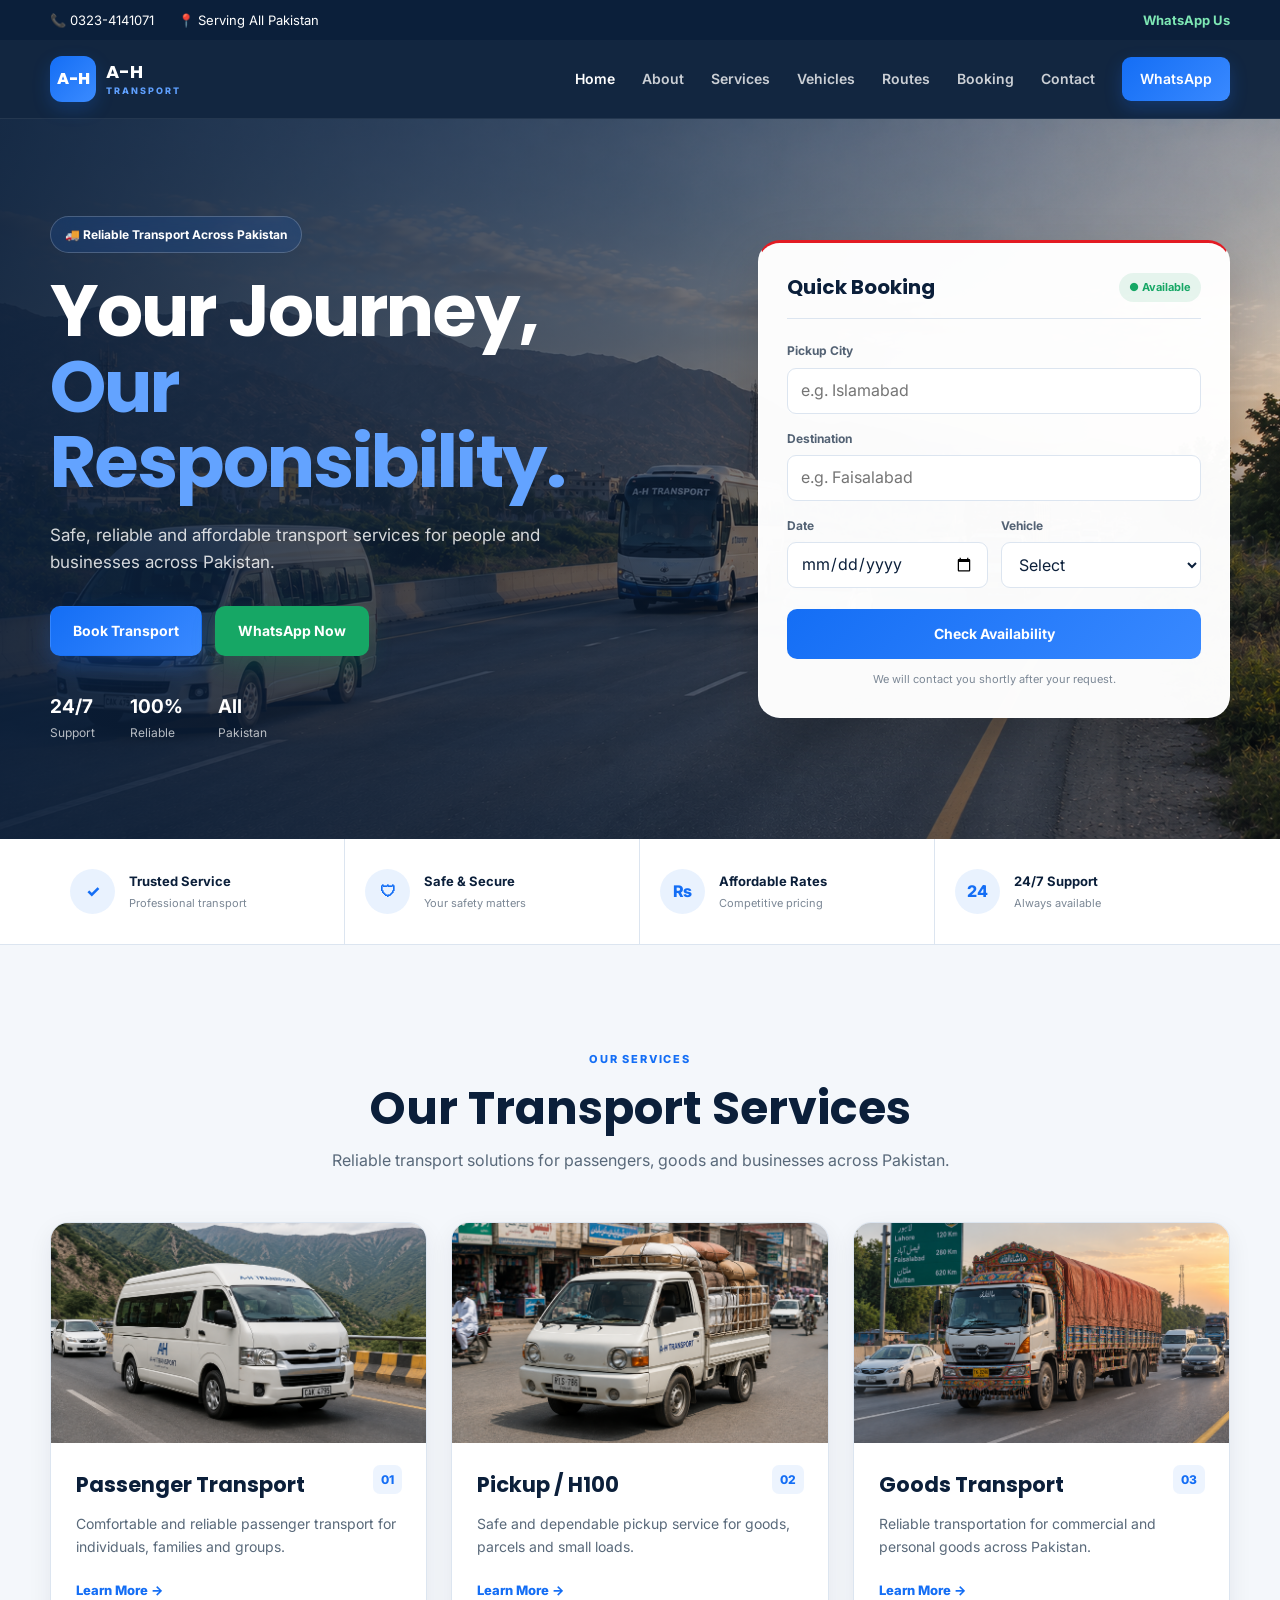
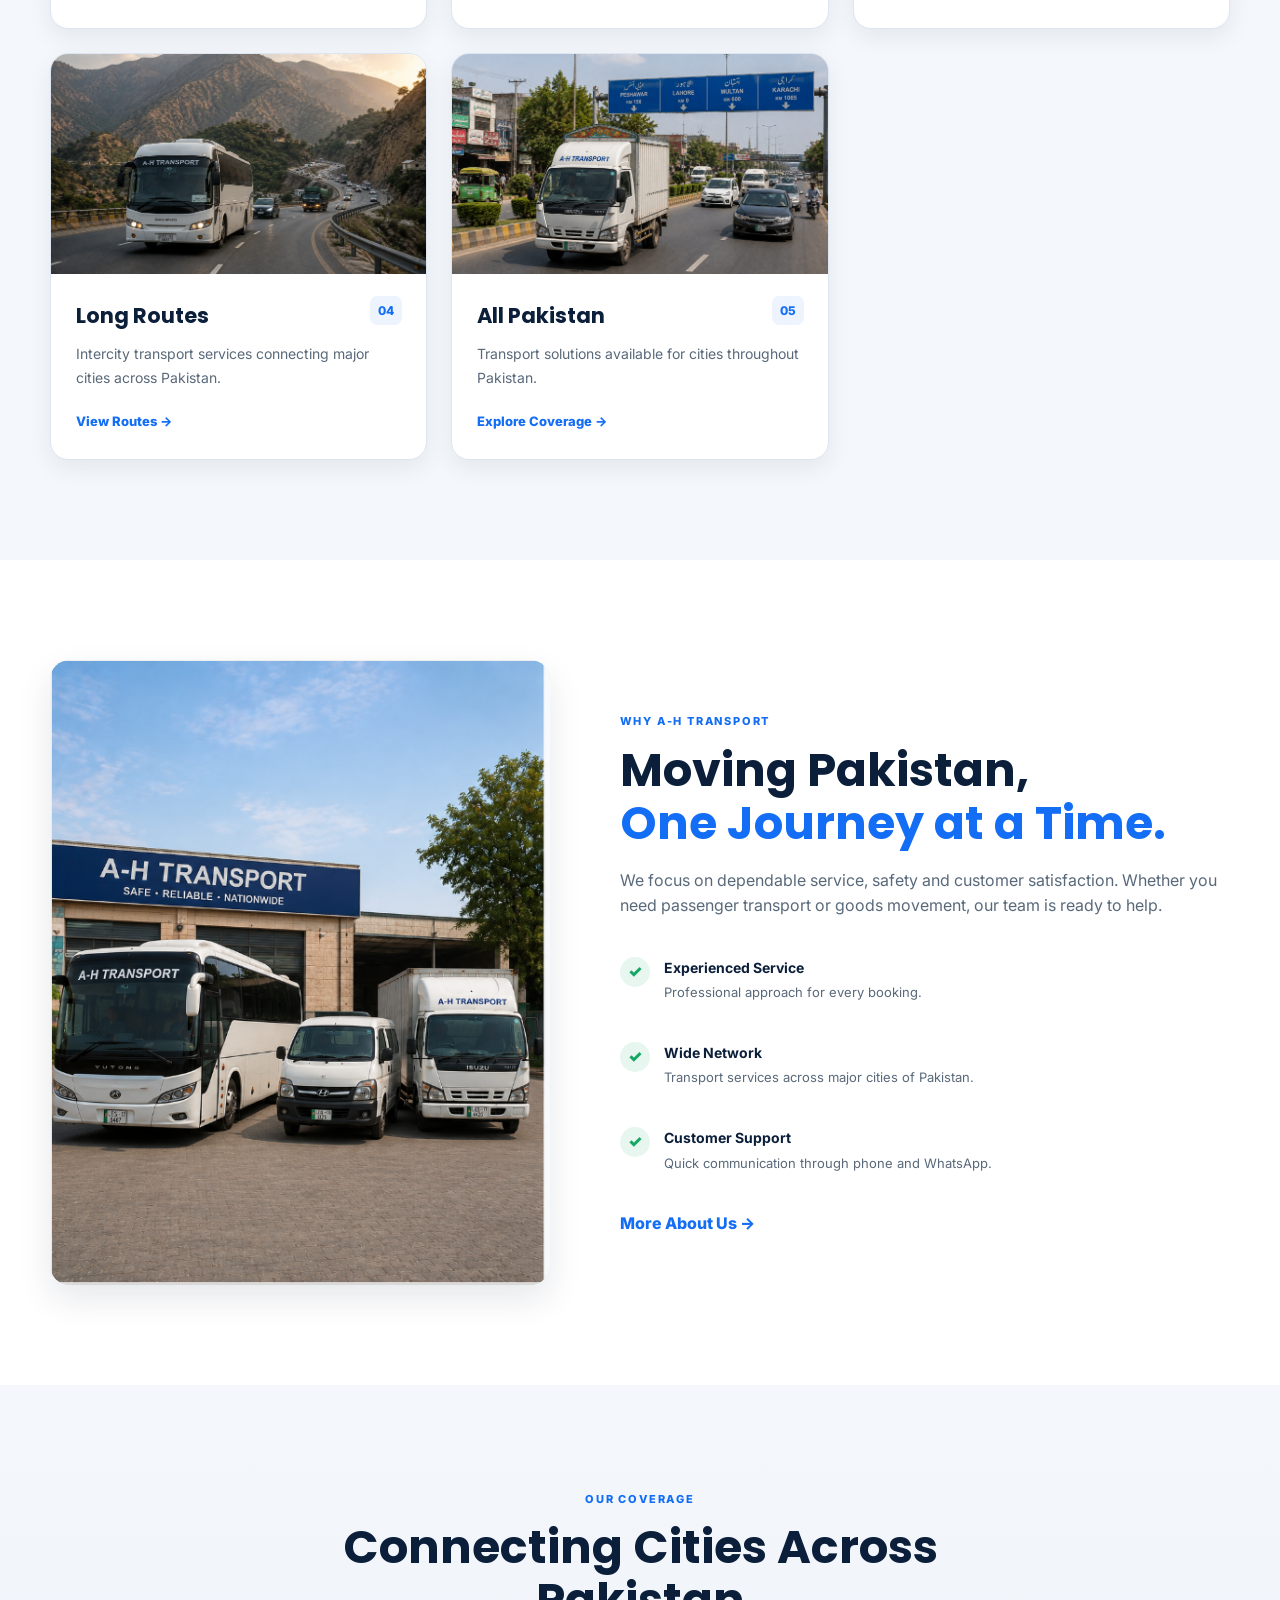
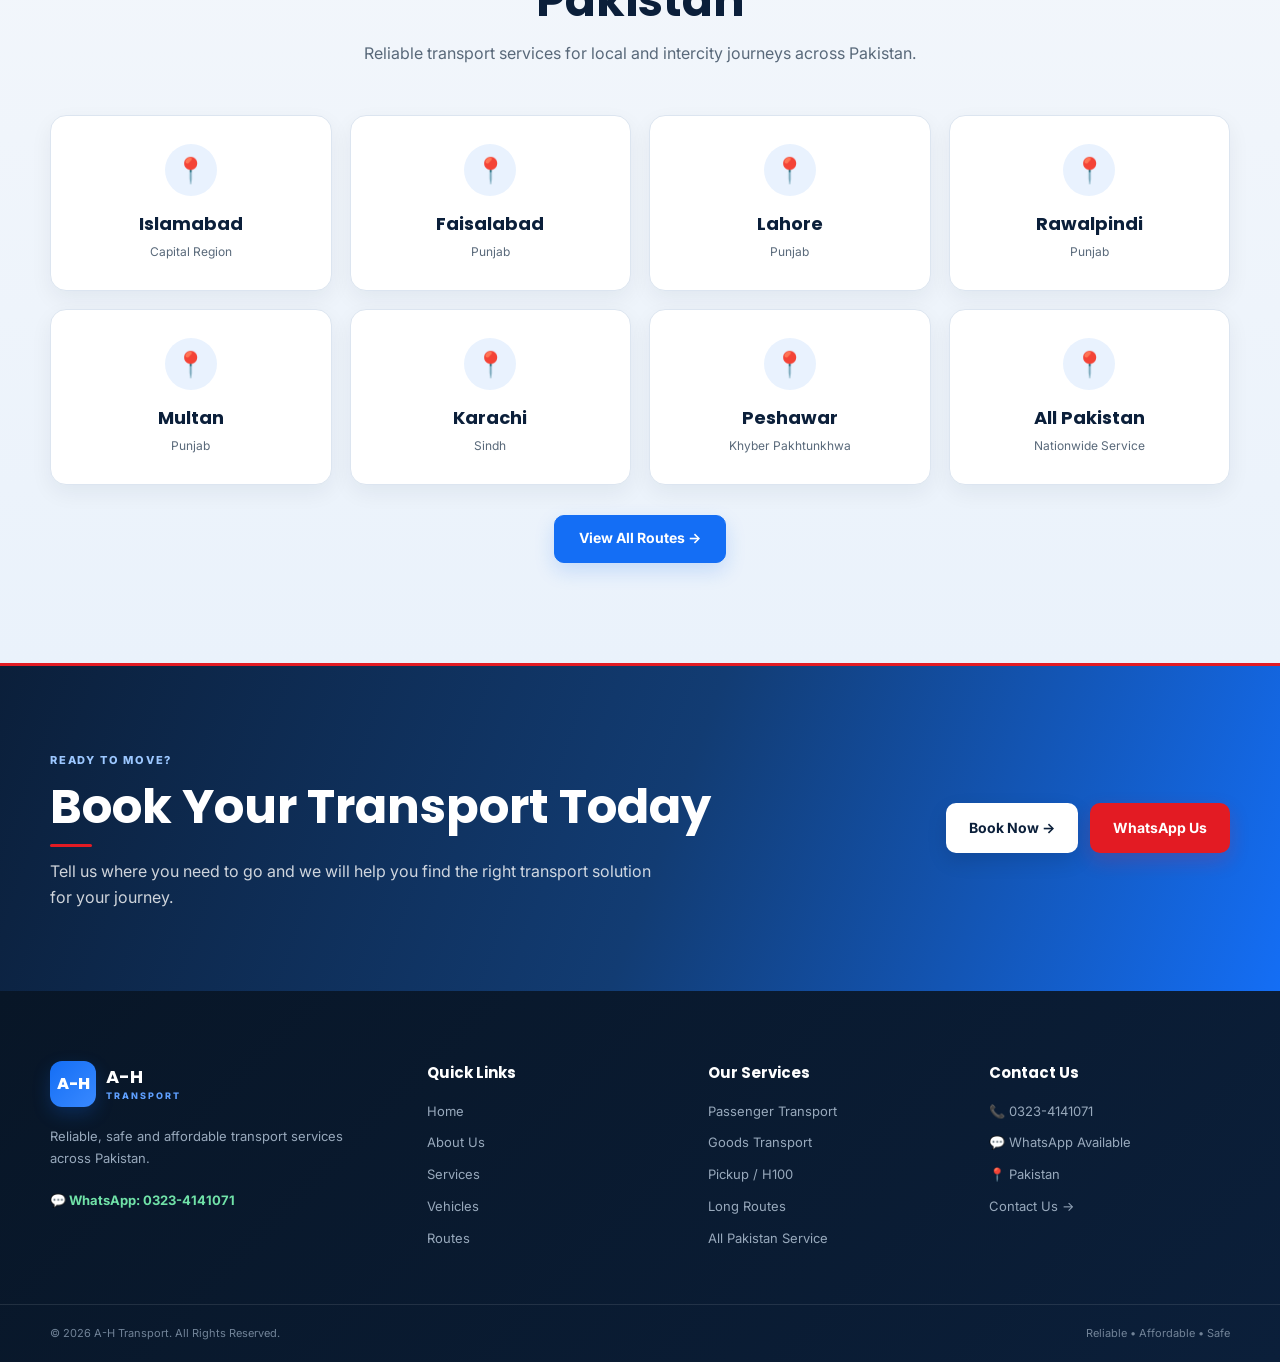
==== index.html @ f6bcfb0b "Initial A-H Transport website" ====
<!DOCTYPE html>
<html lang="en">
<head>
    <meta charset="UTF-8">
    <meta name="viewport" content="width=device-width, initial-scale=1.0">

    <title>A-H Transport | Reliable Transport Services Across Pakistan</title>

    <meta
        name="description"
        content="A-H Transport provides reliable, affordable and safe transport services across Pakistan."
    >

    <!-- Google Fonts -->
    <link rel="preconnect" href="https://fonts.googleapis.com">
    <link rel="preconnect" href="https://fonts.gstatic.com" crossorigin>

    <link
        href="https://fonts.googleapis.com/css2?family=Inter:wght@400;500;600;700;800&family=Poppins:wght@500;600;700;800&display=swap"
        rel="stylesheet"
    >

    <!-- CSS -->
    <link rel="stylesheet" href="css/style.css">
    <link rel="stylesheet" href="css/responsive.css">
</head>

<body>

    <!-- =========================
         TOP BAR
    ========================== -->
    <div class="top-bar">

        <div class="container top-bar-content">

            <div class="top-info">
                <span>📞 0323-4141071</span>
                <span>📍 Serving All Pakistan</span>
            </div>

            <a
                href="https://wa.me/923234141071"
                target="_blank"
                rel="noopener noreferrer"
                class="top-whatsapp"
            >
                WhatsApp Us
            </a>

        </div>

    </div>


    <!-- =========================
         NAVBAR
    ========================== -->
    <header class="navbar" id="navbar">

        <div class="container nav-container">

            <a href="index.html" class="logo">

                <span class="logo-mark">A-H</span>

                <span class="logo-text">
                    <strong>A-H</strong>
                    <small>TRANSPORT</small>
                </span>

            </a>


            <button
                class="menu-toggle"
                id="menuToggle"
                aria-label="Open navigation menu"
                aria-expanded="false"
            >
                <span></span>
                <span></span>
                <span></span>
            </button>


            <nav class="nav-menu" id="navMenu">

                <a href="#home" class="active">Home</a>

                <a href="pages/about.html">
                    About
                </a>

                <a href="pages/services.html">
                    Services
                </a>

                <a href="pages/vehicles.html">
                    Vehicles
                </a>

                <a href="pages/routes.html">
                    Routes
                </a>

                <a href="pages/booking.html">
                    Booking
                </a>

                <a href="pages/contact.html">
                    Contact
                </a>

                <a
                    href="https://wa.me/923234141071"
                    target="_blank"
                    rel="noopener noreferrer"
                    class="nav-cta"
                >
                    WhatsApp
                </a>

            </nav>

        </div>

    </header>


    <main>


        <!-- =========================
             HERO SECTION
        ========================== -->
        <section class="hero" id="home">

            <div class="hero-overlay"></div>

            <div class="container hero-content">


                <!-- Hero Text -->
                <div class="hero-text">

                    <span class="hero-badge">
                        🚚 Reliable Transport Across Pakistan
                    </span>


                    <h1>
                        Your Journey,
                        <span>Our Responsibility.</span>
                    </h1>


                    <p>
                        Safe, reliable and affordable transport services
                        for people and businesses across Pakistan.
                    </p>


                    <div class="hero-buttons">

                        <a
                            href="#booking"
                            class="btn btn-primary"
                        >
                            Book Transport
                        </a>


                        <a
                            href="https://wa.me/923234141071"
                            target="_blank"
                            rel="noopener noreferrer"
                            class="btn btn-whatsapp"
                        >
                            WhatsApp Now
                        </a>

                    </div>


                    <div class="hero-trust">

                        <div>
                            <strong>24/7</strong>
                            <span>Support</span>
                        </div>

                        <div>
                            <strong>100%</strong>
                            <span>Reliable</span>
                        </div>

                        <div>
                            <strong>All</strong>
                            <span>Pakistan</span>
                        </div>

                    </div>

                </div>


                <!-- Quick Booking -->
                <div class="hero-card">

                    <div class="hero-card-header">

                        <span>
                            Quick Booking
                        </span>

                        <span class="online-dot">
                            ● Available
                        </span>

                    </div>


                    <form id="heroBookingForm">


                        <div class="input-group">

                            <label for="pickup">
                                Pickup City
                            </label>

                            <input
                                type="text"
                                id="pickup"
                                name="pickup"
                                placeholder="e.g. Islamabad"
                                required
                            >

                        </div>


                        <div class="input-group">

                            <label for="destination">
                                Destination
                            </label>

                            <input
                                type="text"
                                id="destination"
                                name="destination"
                                placeholder="e.g. Faisalabad"
                                required
                            >

                        </div>


                        <div class="form-row">


                            <div class="input-group">

                                <label for="travelDate">
                                    Date
                                </label>

                                <input
                                    type="date"
                                    id="travelDate"
                                    name="travelDate"
                                    required
                                >

                            </div>


                            <div class="input-group">

                                <label for="vehicleType">
                                    Vehicle
                                </label>

                                <select
                                    id="vehicleType"
                                    name="vehicleType"
                                    required
                                >

                                    <option value="">
                                        Select
                                    </option>

                                    <option value="Coaster">
                                        Coaster
                                    </option>

                                    <option value="Hiace">
                                        Hiace
                                    </option>

                                    <option value="Pickup">
                                        Pickup
                                    </option>

                                    <option value="Truck">
                                        Truck
                                    </option>

                                    <option value="Other">
                                        Other
                                    </option>

                                </select>

                            </div>

                        </div>


                        <button
                            type="submit"
                            class="btn booking-btn"
                        >
                            Check Availability
                        </button>


                        <p class="form-note">
                            We will contact you shortly after your request.
                        </p>

                    </form>

                </div>

            </div>

        </section>



        <!-- =========================
             TRUST STRIP
        ========================== -->
        <section class="trust-strip">

            <div class="container trust-grid">


                <div class="trust-item">

                    <div class="trust-icon">
                        ✓
                    </div>

                    <div>
                        <strong>
                            Trusted Service
                        </strong>

                        <span>
                            Professional transport
                        </span>
                    </div>

                </div>


                <div class="trust-item">

                    <div class="trust-icon">
                        🛡
                    </div>

                    <div>
                        <strong>
                            Safe & Secure
                        </strong>

                        <span>
                            Your safety matters
                        </span>
                    </div>

                </div>


                <div class="trust-item">

                    <div class="trust-icon">
                        ₨
                    </div>

                    <div>
                        <strong>
                            Affordable Rates
                        </strong>

                        <span>
                            Competitive pricing
                        </span>
                    </div>

                </div>


                <div class="trust-item">

                    <div class="trust-icon">
                        24
                    </div>

                    <div>
                        <strong>
                            24/7 Support
                        </strong>

                        <span>
                            Always available
                        </span>
                    </div>

                </div>

            </div>

        </section>



        <!-- =========================
             SERVICES
        ========================== -->
        <section
            class="section services-section"
            id="services"
        >

            <div class="container">


                <div class="section-heading">

                    <span class="section-tag">
                        OUR SERVICES
                    </span>

                    <h2>
                        Our Transport Services
                    </h2>

                    <p>
                        Reliable transport solutions for passengers,
                        goods and businesses across Pakistan.
                    </p>

                </div>


                <div class="services-grid">


                    <!-- 01 Passenger Transport -->
                    <article class="service-card">

                        <div class="service-image">

                            <img
                                src="images/services/passenger-transport.png"
                                alt="Passenger Transport"
                            >

                        </div>


                        <div class="service-card-content">

                            <span class="service-number">
                                01
                            </span>

                            <h3>
                                Passenger Transport
                            </h3>

                            <p>
                                Comfortable and reliable passenger
                                transport for individuals, families
                                and groups.
                            </p>

                            <a href="pages/services.html">
                                Learn More →
                            </a>

                        </div>

                    </article>



                    <!-- 02 Pickup / H100 -->
                    <article class="service-card">

                        <div class="service-image">

                            <img
                                src="images/services/pickup.png"
                                alt="Pickup H100 Transport"
                            >

                        </div>


                        <div class="service-card-content">

                            <span class="service-number">
                                02
                            </span>

                            <h3>
                                Pickup / H100
                            </h3>

                            <p>
                                Safe and dependable pickup service
                                for goods, parcels and small loads.
                            </p>

                            <a href="pages/services.html">
                                Learn More →
                            </a>

                        </div>

                    </article>



                    <!-- 03 Goods Transport -->
                    <article class="service-card">

                        <div class="service-image">

                            <img
                                src="images/services/goods-transport.png"
                                alt="Goods Transport"
                            >

                        </div>


                        <div class="service-card-content">

                            <span class="service-number">
                                03
                            </span>

                            <h3>
                                Goods Transport
                            </h3>

                            <p>
                                Reliable transportation for commercial
                                and personal goods across Pakistan.
                            </p>

                            <a href="pages/services.html">
                                Learn More →
                            </a>

                        </div>

                    </article>



                    <!-- 04 Long Routes -->
                    <article class="service-card">

                        <div class="service-image">

                            <img
                                src="images/services/long-route.png"
                                alt="Long Route Transport"
                            >

                        </div>


                        <div class="service-card-content">

                            <span class="service-number">
                                04
                            </span>

                            <h3>
                                Long Routes
                            </h3>

                            <p>
                                Intercity transport services connecting
                                major cities across Pakistan.
                            </p>

                            <a href="pages/routes.html">
                                View Routes →
                            </a>

                        </div>

                    </article>



                    <!-- 05 All Pakistan -->
                    <article class="service-card">

                        <div class="service-image">

                            <img
                                src="images/services/all-pakistan.png"
                                alt="Transport Across Pakistan"
                            >

                        </div>


                        <div class="service-card-content">

                            <span class="service-number">
                                05
                            </span>

                            <h3>
                                All Pakistan
                            </h3>

                            <p>
                                Transport solutions available for
                                cities throughout Pakistan.
                            </p>

                            <a href="pages/routes.html">
                                Explore Coverage →
                            </a>

                        </div>

                    </article>


                </div>

            </div>

        </section>



        <!-- =========================
             WHY CHOOSE US
        ========================== -->
        <section class="section why-section">

            <div class="container why-grid">


                <div class="why-image">

                    <img
                        src="images/why/why-choose.png"
                        alt="A-H Transport Vehicles"
                    >

                </div>


                <div class="why-content">

                    <span class="section-tag">
                        WHY A-H TRANSPORT
                    </span>


                    <h2>

                        Moving Pakistan,

                        <span>
                            One Journey at a Time.
                        </span>

                    </h2>


                    <p class="why-description">

                        We focus on dependable service, safety and
                        customer satisfaction. Whether you need passenger
                        transport or goods movement, our team is ready
                        to help.

                    </p>


                    <div class="feature-list">


                        <div class="feature-item">

                            <span class="feature-check">
                                ✓
                            </span>

                            <div>

                                <h4>
                                    Experienced Service
                                </h4>

                                <p>
                                    Professional approach for every booking.
                                </p>

                            </div>

                        </div>


                        <div class="feature-item">

                            <span class="feature-check">
                                ✓
                            </span>

                            <div>

                                <h4>
                                    Wide Network
                                </h4>

                                <p>
                                    Transport services across major cities
                                    of Pakistan.
                                </p>

                            </div>

                        </div>


                        <div class="feature-item">

                            <span class="feature-check">
                                ✓
                            </span>

                            <div>

                                <h4>
                                    Customer Support
                                </h4>

                                <p>
                                    Quick communication through phone
                                    and WhatsApp.
                                </p>

                            </div>

                        </div>


                    </div>


                    <a
                        href="pages/about.html"
                        class="text-link"
                    >
                        More About Us →
                    </a>

                </div>

            </div>

        </section>



        <!-- =========================
             ROUTES / COVERAGE
        ========================== -->
        <section
            class="section routes-section"
            id="routes"
        >

            <div class="container">


                <div class="section-heading">

                    <span class="section-tag">
                        OUR COVERAGE
                    </span>

                    <h2>
                        Connecting Cities Across Pakistan
                    </h2>

                    <p>
                        Reliable transport services for local and
                        intercity journeys across Pakistan.
                    </p>

                </div>


                <div class="routes-grid">


                    <div class="route-card">

                        <span class="route-icon">
                            📍
                        </span>

                        <h3>
                            Islamabad
                        </h3>

                        <p>
                            Capital Region
                        </p>

                    </div>


                    <div class="route-card">

                        <span class="route-icon">
                            📍
                        </span>

                        <h3>
                            Faisalabad
                        </h3>

                        <p>
                            Punjab
                        </p>

                    </div>


                    <div class="route-card">

                        <span class="route-icon">
                            📍
                        </span>

                        <h3>
                            Lahore
                        </h3>

                        <p>
                            Punjab
                        </p>

                    </div>


                    <div class="route-card">

                        <span class="route-icon">
                            📍
                        </span>

                        <h3>
                            Rawalpindi
                        </h3>

                        <p>
                            Punjab
                        </p>

                    </div>


                    <div class="route-card">

                        <span class="route-icon">
                            📍
                        </span>

                        <h3>
                            Multan
                        </h3>

                        <p>
                            Punjab
                        </p>

                    </div>


                    <div class="route-card">

                        <span class="route-icon">
                            📍
                        </span>

                        <h3>
                            Karachi
                        </h3>

                        <p>
                            Sindh
                        </p>

                    </div>


                    <div class="route-card">

                        <span class="route-icon">
                            📍
                        </span>

                        <h3>
                            Peshawar
                        </h3>

                        <p>
                            Khyber Pakhtunkhwa
                        </p>

                    </div>


                    <div class="route-card">

                        <span class="route-icon">
                            📍
                        </span>

                        <h3>
                            All Pakistan
                        </h3>

                        <p>
                            Nationwide Service
                        </p>

                    </div>


                </div>


                <div class="center-button">

                    <a
                        href="pages/routes.html"
                        class="btn btn-outline"
                    >
                        View All Routes →
                    </a>

                </div>

            </div>

        </section>



        <!-- =========================
             BOOKING CTA
        ========================== -->
        <section
            class="booking-cta"
            id="booking"
        >

            <div class="container booking-cta-content">


                <div class="booking-cta-text">

                    <span class="section-tag light-tag">
                        READY TO MOVE?
                    </span>

                    <h2>
                        Book Your Transport Today
                    </h2>

                    <p>
                        Tell us where you need to go and we will help you
                        find the right transport solution for your journey.
                    </p>

                </div>


                <div class="cta-buttons">

                    <a
                        href="pages/booking.html"
                        class="btn btn-light"
                    >
                        Book Now →
                    </a>


                    <a
                        href="https://wa.me/923234141071"
                        target="_blank"
                        rel="noopener noreferrer"
                        class="btn btn-dark"
                    >
                        WhatsApp Us
                    </a>

                </div>

            </div>

        </section>



    </main>



    <!-- =========================
         FOOTER
    ========================== -->
    <footer class="footer">

        <div class="container footer-grid">


            <!-- Brand -->
            <div class="footer-brand">

                <a
                    href="index.html"
                    class="logo footer-logo"
                >

                    <span class="logo-mark">
                        A-H
                    </span>

                    <span class="logo-text">

                        <strong>
                            A-H
                        </strong>

                        <small>
                            TRANSPORT
                        </small>

                    </span>

                </a>


                <p>
                    Reliable, safe and affordable transport services
                    across Pakistan.
                </p>


                <a
                    href="https://wa.me/923234141071"
                    target="_blank"
                    rel="noopener noreferrer"
                    class="footer-whatsapp"
                >
                    💬 WhatsApp: 0323-4141071
                </a>

            </div>



            <!-- Quick Links -->
            <div class="footer-column">

                <h4>
                    Quick Links
                </h4>

                <a href="index.html">
                    Home
                </a>

                <a href="pages/about.html">
                    About Us
                </a>

                <a href="pages/services.html">
                    Services
                </a>

                <a href="pages/vehicles.html">
                    Vehicles
                </a>

                <a href="pages/routes.html">
                    Routes
                </a>

            </div>



            <!-- Services -->
            <div class="footer-column">

                <h4>
                    Our Services
                </h4>

                <a href="pages/services.html">
                    Passenger Transport
                </a>

                <a href="pages/services.html">
                    Goods Transport
                </a>

                <a href="pages/services.html">
                    Pickup / H100
                </a>

                <a href="pages/routes.html">
                    Long Routes
                </a>

                <a href="pages/routes.html">
                    All Pakistan Service
                </a>

            </div>



            <!-- Contact -->
            <div class="footer-column">

                <h4>
                    Contact Us
                </h4>

                <p>
                    📞 0323-4141071
                </p>

                <p>
                    💬 WhatsApp Available
                </p>

                <p>
                    📍 Pakistan
                </p>

                <a href="pages/contact.html">
                    Contact Us →
                </a>

            </div>


        </div>



        <!-- Footer Bottom -->
        <div class="footer-bottom">

            <div class="container footer-bottom-content">

                <p>
                    ©
                    <span id="currentYear"></span>
                    A-H Transport. All Rights Reserved.
                </p>

                <p>
                    Reliable • Affordable • Safe
                </p>

            </div>

        </div>

    </footer>



    <!-- JavaScript -->
    <script src="js/main.js"></script>
    <script src="js/booking.js"></script>

</body>
</html>
---- css/style.css ----
::root {
    --primary: #146EF5;
    --primary-dark: #0B1F3A;
    --secondary: #16A765;
    --accent: #E31B23;

    --dark: #0B1F3A;
    --text: #59697A;
    --muted: #8A98A8;

    --light: #F4F7FB;
    --white: #FFFFFF;
    --border: #E3EAF2;

    --shadow-sm: 0 8px 25px rgba(11, 31, 58, 0.06);
    --shadow: 0 18px 45px rgba(11, 31, 58, 0.10);
    --shadow-lg: 0 28px 70px rgba(11, 31, 58, 0.16);

    --radius-sm: 10px;
    --radius: 18px;
    --radius-lg: 24px;
}

* {
    margin: 0;
    padding: 0;
    box-sizing: border-box;
}

html {
    scroll-behavior: smooth;
}

body {
    font-family: "Inter", sans-serif;
    color: var(--dark);
    background: var(--white);
    line-height: 1.6;
}

a {
    color: inherit;
    text-decoration: none;
}

button,
input,
select {
    font: inherit;
}

img {
    max-width: 100%;
    display: block;
}

.container {
    width: min(1180px, calc(100% - 40px));
    margin: 0 auto;
}


/* =========================
   TOP BAR
========================= */

.top-bar {
    background: var(--dark);
    color: var(--white);
    font-size: 13px;
}

.top-bar-content {
    min-height: 40px;
    display: flex;
    justify-content: space-between;
    align-items: center;
    gap: 20px;
}

.top-info {
    display: flex;
    gap: 24px;
    flex-wrap: wrap;
}

.top-whatsapp {
    color: #7df2b6;
    font-weight: 700;
}


/* =========================
   NAVBAR
========================= */

.navbar {
    position: sticky;
    top: 0;
    z-index: 1000;
    background: rgba(255, 255, 255, 0.96);
    backdrop-filter: blur(14px);
    border-bottom: 1px solid rgba(229, 235, 242, 0.9);
}

.nav-container {
    min-height: 78px;
    display: flex;
    justify-content: space-between;
    align-items: center;
    gap: 30px;
}

.logo {
    display: inline-flex;
    align-items: center;
    gap: 10px;
}

.logo-mark {
    width: 46px;
    height: 46px;
    display: grid;
    place-items: center;
    background: linear-gradient(135deg, var(--primary), #3989ff);
    color: var(--white);
    border-radius: 12px;
    box-shadow: 0 8px 20px rgba(20, 110, 245, 0.18);
    font-family: "Poppins", sans-serif;
    font-weight: 800;
    font-size: 16px;
}

.logo-text {
    display: flex;
    flex-direction: column;
    line-height: 1;
}

.logo-text strong {
    font-family: "Poppins", sans-serif;
    font-size: 18px;
}

.logo-text small {
    margin-top: 5px;
    font-size: 9px;
    letter-spacing: 2px;
    color: var(--primary);
    font-weight: 800;
}

.nav-menu {
    display: flex;
    align-items: center;
    gap: 27px;
}

.nav-menu > a {
    color: #536274;
    font-size: 14px;
    font-weight: 600;
    transition: 0.25s ease;
}

.nav-menu > a:hover,
.nav-menu > a.active {
    color: var(--primary);
}

.nav-cta {
    padding: 11px 18px;
    color: var(--white) !important;
    background: linear-gradient(135deg, var(--primary), #3989ff);
    border-radius: 9px;
    box-shadow: 0 8px 20px rgba(20, 110, 245, 0.18);
}

.menu-toggle {
    display: none;
    border: 0;
    background: transparent;
    cursor: pointer;
}

.menu-toggle span {
    display: block;
    width: 25px;
    height: 3px;
    margin: 5px 0;
    background: var(--dark);
    border-radius: 3px;
}


/* =========================
   HERO
========================= */

.hero {
    position: relative;
    min-height: 720px;
    display: flex;
    align-items: center;
    overflow: hidden;

    background:
        linear-gradient(
            90deg,
            rgba(5, 20, 40, 0.82) 0%,
            rgba(5, 20, 40, 0.55) 45%,
            rgba(5, 20, 40, 0.10) 100%
        ),
        url("../assets/images/hero/hero-banner.png");

    background-size: cover;
    background-position: center;
    background-repeat: no-repeat;
}

.hero-overlay {
    display: none;
}

.hero-content {
    position: relative;
    z-index: 2;
    display: grid;
    grid-template-columns: 1.15fr 0.85fr;
    gap: 70px;
    align-items: center;
    padding: 75px 0;
}

.hero-text {
    color: var(--white);
    max-width: 650px;
}

.hero-badge {
    display: inline-flex;
    padding: 8px 14px;
    border: 1px solid rgba(255,255,255,0.25);
    background: rgba(255,255,255,0.09);
    backdrop-filter: blur(10px);
    border-radius: 999px;
    font-size: 12px;
    font-weight: 700;
    margin-bottom: 20px;
}

.hero h1 {
    font-family: "Poppins", sans-serif;
    font-size: clamp(42px, 6vw, 72px);
    line-height: 1.05;
    letter-spacing: -2px;
    margin-bottom: 22px;
}

.hero h1 span {
    display: block;
    color: #67A5FF;
}

.hero-text > p {
    max-width: 560px;
    color: rgba(255,255,255,0.82);
    font-size: 17px;
    margin-bottom: 30px;
}

.hero-buttons {
    display: flex;
    flex-wrap: wrap;
    gap: 13px;
    margin-bottom: 36px;
}

.btn {
    min-height: 50px;
    padding: 0 22px;
    display: inline-flex;
    justify-content: center;
    align-items: center;
    border-radius: 10px;
    border: 1px solid transparent;
    font-weight: 700;
    font-size: 14px;
    transition: 0.25s ease;
    cursor: pointer;
}

.btn:hover {
    transform: translateY(-2px);
}

.btn-primary {
    background: var(--primary);
    color: var(--white);
}

.btn-primary:hover {
    background: #0755d7;
}

.btn-whatsapp {
    background: var(--secondary);
    color: var(--white);
}

.hero-trust {
    display: flex;
    gap: 35px;
}

.hero-trust div {
    display: flex;
    flex-direction: column;
}

.hero-trust strong {
    font-size: 19px;
}

.hero-trust span {
    font-size: 12px;
    color: rgba(255,255,255,0.70);
}


/* =========================
   HERO BOOKING CARD
========================= */

.hero-card {
    background: rgba(255, 255, 255, 0.97);
    border-radius: 22px;
    padding: 28px;
    box-shadow: var(--shadow-lg);
    border: 1px solid rgba(255, 255, 255, 0.55);
}
.hero-card-header {
    display: flex;
    justify-content: space-between;
    align-items: center;
    margin-bottom: 22px;
    padding-bottom: 15px;
    border-bottom: 1px solid var(--border);
}

.hero-card-header span:first-child {
    font-family: "Poppins", sans-serif;
    font-size: 20px;
    font-weight: 700;
    color: var(--dark);
}

.online-dot {
    font-size: 11px;
    color: var(--secondary);
    background: rgba(22, 167, 101, 0.10);
    padding: 6px 10px;
    border-radius: 999px;
    font-weight: 700;
}

.input-group {
    display: flex;
    flex-direction: column;
    gap: 7px;
    margin-bottom: 15px;
}

.input-group label {
    font-size: 12px;
    color: #536274;
    font-weight: 700;
}

.input-group input,
.input-group select {
    width: 100%;
    min-height: 46px;
    padding: 0 13px;
    border: 1px solid var(--border);
    border-radius: 9px;
    outline: none;
    background: var(--white);
    color: var(--dark);
}

.input-group input:focus,
.input-group select:focus {
    border-color: var(--primary);
    box-shadow: 0 0 0 3px rgba(11, 99, 246, 0.10);
}

.form-row {
    display: grid;
    grid-template-columns: 1fr 1fr;
    gap: 13px;
}

.booking-btn {
    width: 100%;
    min-height: 50px;
    color: var(--white);
    background: var(--primary);
    border: 0;
    margin-top: 6px;
    border-radius: 10px;
    font-weight: 700;
    transition: 0.25s ease;
}

.booking-btn:hover {
    background: var(--primary-dark);
    transform: translateY(-2px);
}
.form-note {
    text-align: center;
    margin-top: 12px;
    font-size: 11px;
    color: #7B8795;
}


/* =========================
   TRUST STRIP
========================= */

.trust-strip {
    background: var(--white);
    border-bottom: 1px solid var(--border);
}

.trust-grid {
    display: grid;
    grid-template-columns: repeat(4, 1fr);
}

.trust-item {
    min-height: 105px;
    padding: 20px;
    display: flex;
    align-items: center;
    gap: 14px;
    border-right: 1px solid var(--border);
}

.trust-item:last-child {
    border-right: 0;
}

.trust-icon {
    width: 45px;
    height: 45px;
    flex: 0 0 auto;
    display: grid;
    place-items: center;
    border-radius: 50%;
    background: rgba(20, 110, 245, 0.08);
    color: var(--primary);
    font-weight: 800;
    font-size: 16px;
}

.trust-item strong,
.trust-item span {
    display: block;
}

.trust-item strong {
    font-size: 13px;
}

.trust-item span {
    color: #7B8795;
    font-size: 11px;
    margin-top: 3px;
}


/* =========================
   SECTIONS
========================= */

.section {
    padding: 100px 0;
}

.section-heading {
    max-width: 680px;
    margin: 0 auto 48px;
    text-align: center;
}

.section-tag {
    color: var(--primary);
    font-size: 11px;
    font-weight: 800;
    letter-spacing: 1.8px;
}

.section-heading h2,
.why-content h2 {
    font-family: "Poppins", sans-serif;
    font-size: clamp(30px, 4vw, 46px);
    line-height: 1.15;
    margin-top: 11px;
}

.section-heading p {
    color: var(--text);
    margin-top: 14px;
}


/* =========================
   SERVICES
========================= */

.services-section {
    background: var(--white);
}

.services-grid {
    display: grid;
    grid-template-columns: repeat(3, 1fr);
    gap: 24px;
}

.service-card {
    position: relative;
    overflow: hidden;
    background: var(--white);
    border: 1px solid var(--border);
    border-radius: 18px;
    box-shadow: var(--shadow-sm);
    transition: 0.3s ease;
}

.service-card:hover {
    transform: translateY(-6px);
    box-shadow: var(--shadow);
}

.service-image {
    width: 100%;
    height: 220px;
    overflow: hidden;
    background: #EAF1F8;
}

.service-image img {
    width: 100%;
    height: 100%;
    object-fit: cover;
    object-position: center;
    display: block;
    transition: 0.4s ease;
}

.service-card:hover .service-image img {
    transform: scale(1.05);
}

.service-card-content {
    position: relative;
    padding: 25px;
}

.service-number {
    position: absolute;
    top: 22px;
    right: 24px;

    font-size: 12px;
    font-weight: 800;
    color: #8A98A8;
}

.service-card h3 {
    font-family: "Poppins", sans-serif;
    font-size: 21px;
    margin-bottom: 10px;
    color: var(--dark);
}

.service-card p {
    color: var(--text);
    font-size: 14px;
    line-height: 1.7;
    margin-bottom: 18px;
}

.service-card a {
    display: inline-flex;
    color: var(--primary);
    font-size: 13px;
    font-weight: 800;
    transition: 0.25s ease;
}

.service-card a:hover {
    transform: translateX(4px);
}


/* =========================
   SERVICES RESPONSIVE
========================= */

@media (max-width: 900px) {

    .services-grid {
        grid-template-columns: repeat(2, 1fr);
    }

}


@media (max-width: 560px) {

    .services-grid {
        grid-template-columns: 1fr;
    }

    .service-image {
        height: 210px;
    }

}

/* =========================
   WHY SECTION
========================= */

.why-grid {
    display: grid;
    grid-template-columns: 0.9fr 1.1fr;
    gap: 70px;
    align-items: center;
}

.why-image {
    min-height: 500px;
    border-radius: 24px;
    overflow: hidden;
    background:
        linear-gradient(135deg, #d9e8f8, #eff5fb);
}

.image-placeholder {
    height: 100%;
    min-height: 500px;
    display: flex;
    flex-direction: column;
    justify-content: center;
    align-items: center;
    color: #617285;
    text-align: center;
}

.image-placeholder span {
    font-size: 90px;
    margin-bottom: 10px;
}

.image-placeholder p {
    font-weight: 800;
    font-size: 20px;
}

.image-placeholder small {
    margin-top: 5px;
}

.why-content h2 span {
    display: block;
    color: var(--primary);
}

.why-description {
    color: var(--text);
    margin: 18px 0 28px;
    max-width: 600px;
}

.feature-list {
    display: grid;
    gap: 19px;
}

.feature-item {
    display: flex;
    align-items: flex-start;
    gap: 14px;
}

.feature-check {
    width: 30px;
    height: 30px;
    flex: 0 0 auto;
    display: grid;
    place-items: center;
    background: rgba(22, 167, 101, 0.10);
    color: var(--secondary);
    border-radius: 50%;
    font-weight: 900;
}

.feature-item h4 {
    font-size: 14px;
    margin-bottom: 3px;
}

.feature-item p {
    color: var(--text);
    font-size: 13px;
}

.text-link {
    display: inline-block;
    margin-top: 28px;
    color: var(--primary);
    font-weight: 800;
}


/* =========================
   ROUTES
========================= */

.routes-section {
    background: var(--light);
}

.routes-grid {
    display: grid;
    grid-template-columns: repeat(4, 1fr);
    gap: 18px;
}

.route-card {
    padding: 28px 20px;
    text-align: center;
    background: var(--white);
    border: 1px solid var(--border);
    border-radius: 16px;
    box-shadow: var(--shadow-sm);
    transition: 0.3s ease;
}

.route-card:hover {
    transform: translateY(-5px);
    box-shadow: var(--shadow);
}

.route-icon {
    width: 52px;
    height: 52px;
    margin: 0 auto 14px;
    display: grid;
    place-items: center;
    border-radius: 50%;
    background: #edf5ff;
    font-size: 23px;
}

.route-card h3 {
    font-family: "Poppins", sans-serif;
    font-size: 18px;
    margin-bottom: 4px;
}

.route-card p {
    color: var(--text);
    font-size: 12px;
}

.center-button {
    text-align: center;
    margin-top: 30px;
}


/* =========================
   BOOKING CTA
========================= */

.booking-cta {
    padding: 75px 0;
    background:
        linear-gradient(
            110deg,
            var(--primary-dark),
            var(--primary)
        );
    color: var(--white);
}

.booking-cta-content {
    display: flex;
    align-items: center;
    justify-content: space-between;
    gap: 40px;
}

.light-tag {
    color: #b9ddff;
}

.booking-cta h2 {
    font-family: "Poppins", sans-serif;
    font-size: clamp(30px, 4vw, 48px);
    margin: 7px 0 10px;
}

.booking-cta p {
    max-width: 650px;
    color: rgba(255,255,255,0.82);
}

.cta-buttons {
    display: flex;
    gap: 12px;
    flex-shrink: 0;
}

.btn-light {
    background: var(--white);
    color: var(--dark);
}

.btn-dark {
    background: var(--dark);
    color: var(--white);
}


/* =========================
   FOOTER
========================= */

.footer {
    background: var(--primary-dark);
    color: #ffffff;
}

.footer-grid {
    padding: 70px 0 55px;
    display: grid;
    grid-template-columns: 1.4fr 1fr 1fr 1fr;
    gap: 40px;
}

.footer-brand > p {
    color: #97A7B8;
    font-size: 13px;
    line-height: 1.7;
    max-width: 330px;
    margin: 18px 0;
}

.footer-logo .logo-text strong {
    color: #ffffff;
}

.footer-logo .logo-text small {
    color: #6aaeff;
}

.footer-whatsapp {
    color: #70e2a8;
    font-size: 13px;
    font-weight: 700;
}

.footer-column {
    display: flex;
    flex-direction: column;
    gap: 11px;
}

.footer-column h4 {
    font-family: "Poppins", sans-serif;
    font-size: 15px;
    margin-bottom: 5px;
}

.footer-column a,
.footer-column p {
    color: #97A7B8;
    font-size: 13px;
}

.footer-column a:hover {
    color: #ffffff;
}

.footer-bottom {
    border-top: 1px solid rgba(255, 255, 255, 0.08);
}

.footer-bottom-content {
    padding: 20px 0;
    display: flex;
    justify-content: space-between;
    align-items: center;
    gap: 20px;
}

.footer-bottom p {
    color: #728295;
    font-size: 11px;
}


/* =========================
   UTILITIES
========================= */

.form-success {
    padding: 13px;
    border-radius: 9px;
    background: rgba(22, 167, 101, 0.10);
    color: #118452;
    font-size: 13px;
    font-weight: 700;
    margin-top: 12px;
}

.form-error {
    padding: 13px;
    border-radius: 9px;
    background: #fff0f0;
    color: #ba2929;
    font-size: 13px;
    font-weight: 700;
    margin-top: 12px;
}.why-image img {
    width: 100%;
    height: 100%;
    min-height: 500px;
    object-fit: cover;
    display: block;
}.route-icon {
    width: 52px;
    height: 52px;
    margin: 0 auto 14px;
    display: grid;
    place-items: center;
    border-radius: 50%;
    background: rgba(20, 110, 245, 0.08);
    color: var(--primary);
    font-size: 25px;
}

.btn-outline {
    min-height: 48px;
    padding: 0 24px;
    display: inline-flex;
    align-items: center;
    justify-content: center;
    border: 1px solid var(--primary);
    border-radius: 10px;
    background: var(--primary);
    color: #ffffff;
    font-weight: 700;
    transition: 0.25s ease;
}

.btn-outline:hover {
    background: var(--primary-dark);
    border-color: var(--primary-dark);
    transform: translateY(-2px);
}/* =========================
   BOOKING CTA
========================= */

.booking-cta {
    padding: 80px 0;
    background:
        linear-gradient(
            110deg,
            var(--primary-dark),
            var(--primary)
        );
    color: #ffffff;
}

.booking-cta-content {
    display: flex;
    align-items: center;
    justify-content: space-between;
    gap: 40px;
}

.booking-cta-text {
    max-width: 700px;
}

.light-tag {
    color: #b9ddff;
}

.booking-cta h2 {
    font-family: "Poppins", sans-serif;
    font-size: clamp(30px, 4vw, 48px);
    line-height: 1.15;
    margin: 8px 0 12px;
}

.booking-cta p {
    max-width: 620px;
    color: rgba(255, 255, 255, 0.82);
}

.cta-buttons {
    display: flex;
    gap: 12px;
    flex-shrink: 0;
}

.btn-light {
    background: var(--white);
    color: var(--dark);
}

.btn-dark {
    background: var(--dark);
    color: #ffffff;
}

.btn-light:hover {
    background: #f1f5f9;
}

.btn-dark:hover {
    background: #182c43;
}


/* =========================================================
   A-H TRANSPORT — FINAL COMPACT PREMIUM THEME OVERRIDES
   Keep existing layout/sizing; apply a visible Navy / Blue / Red theme.
========================================================= */

:root {
    --primary: #146EF5;
    --primary-dark: #0B1F3A;
    --secondary: #16A765;
    --accent: #E31B23;

    --dark: #0B1F3A;
    --text: #59697A;
    --muted: #8A98A8;

    --light: #F4F7FB;
    --white: #FFFFFF;
    --border: #DCE5F0;

    --shadow-sm: 0 8px 22px rgba(11, 31, 58, 0.07);
    --shadow: 0 14px 34px rgba(11, 31, 58, 0.11);
    --shadow-lg: 0 22px 55px rgba(11, 31, 58, 0.17);
}

/* Global */
body {
    color: var(--dark);
    background: #F4F7FB;
}

::selection {
    background: var(--primary);
    color: var(--white);
}

/* Top bar */
.top-bar {
    background: var(--primary-dark);
}

.top-whatsapp {
    color: #7EE7B4;
}

/* Navbar — visibly premium navy */
.navbar {
    background: rgba(11, 31, 58, 0.97);
    border-bottom: 1px solid rgba(255,255,255,0.08);
    box-shadow: 0 8px 25px rgba(11, 31, 58, 0.12);
}

.logo-text strong {
    color: #FFFFFF;
}

.logo-text small {
    color: #5FA0FF;
}

.nav-menu > a {
    color: rgba(255,255,255,0.78);
}

.nav-menu > a:hover,
.nav-menu > a.active {
    color: #FFFFFF;
}

.nav-menu > a:not(.nav-cta)::after {
    background: var(--accent);
}

.nav-cta {
    background: linear-gradient(135deg, var(--primary), #3989FF);
    box-shadow: 0 7px 18px rgba(20, 110, 245, 0.22);
}

.menu-toggle span {
    background: #FFFFFF;
}

/* Hero — keep size, strengthen brand colors */
.hero {
    background:
        linear-gradient(
            90deg,
            rgba(11, 31, 58, 0.92) 0%,
            rgba(11, 31, 58, 0.64) 48%,
            rgba(11, 31, 58, 0.16) 100%
        ),
        url("../assets/images/hero/hero-banner.png");
    background-size: cover;
    background-position: center;
    background-repeat: no-repeat;
}

.hero h1 span {
    color: #5FA0FF;
}

.hero-buttons .btn-primary,
.btn-primary {
    background: linear-gradient(135deg, var(--primary), #3989FF);
}

.hero-buttons .btn-whatsapp,
.btn-whatsapp {
    background: var(--secondary);
}

/* Booking card */
.hero-card {
    border-top: 3px solid var(--accent);
    box-shadow: var(--shadow-lg);
}

.booking-btn {
    background: linear-gradient(135deg, var(--primary), #3989FF);
}

.booking-btn:hover {
    background: var(--primary-dark);
}

.input-group input:focus,
.input-group select:focus {
    border-color: var(--primary);
    box-shadow: 0 0 0 3px rgba(20, 110, 245, 0.12);
}

/* Trust strip */
.trust-strip {
    background: #FFFFFF;
}

.trust-icon {
    background: rgba(20, 110, 245, 0.09);
    color: var(--primary);
}

/* Sections */
.services-section {
    background: #FFFFFF;
}

.routes-section {
    background: #EEF4FA;
}

.section-tag {
    color: var(--primary);
}

/* Service cards */
.service-card {
    background: #FFFFFF;
    border-color: #DCE5F0;
    box-shadow: var(--shadow-sm);
}

.service-card:hover {
    border-color: rgba(20, 110, 245, 0.28);
    box-shadow: var(--shadow);
}

.service-card a {
    color: var(--primary);
}

/* Why Choose */
.why-image {
    background: #DCE8F5;
    box-shadow: var(--shadow-sm);
}

.why-content h2 span {
    color: var(--primary);
}

.feature-check {
    background: rgba(22, 167, 101, 0.10);
    color: var(--secondary);
}

/* Routes */
.route-card {
    background: #FFFFFF;
    border-color: #DCE5F0;
    box-shadow: var(--shadow-sm);
}

.route-card:hover {
    border-color: rgba(20, 110, 245, 0.28);
}

.route-icon {
    background: rgba(20, 110, 245, 0.09);
    color: var(--primary);
}

/* View all routes */
.btn-outline {
    background: var(--primary);
    border-color: var(--primary);
    color: #FFFFFF;
}

.btn-outline:hover {
    background: var(--primary-dark);
    border-color: var(--primary-dark);
}

/* Booking CTA — strong brand gradient */
.booking-cta {
    background:
        linear-gradient(
            110deg,
            var(--primary-dark) 0%,
            #123C73 52%,
            var(--primary) 100%
        );
}

.btn-light {
    color: var(--primary-dark);
    background: #FFFFFF;
}

.btn-dark {
    background: var(--accent);
    color: #FFFFFF;
}

.btn-dark:hover {
    background: #C9141B;
}

/* Footer */
.footer {
    background: #081627;
}

.footer-logo .logo-text strong {
    color: #FFFFFF;
}

.footer-logo .logo-text small {
    color: #5FA0FF;
}

.footer-column a:hover {
    color: #FFFFFF;
}

.footer-bottom {
    border-top-color: rgba(255,255,255,0.10);
}

/* Small red brand accent for headings/active cues */
.booking-cta h2::after {
    content: "";
    display: block;
    width: 42px;
    height: 3px;
    margin-top: 10px;
    border-radius: 5px;
    background: var(--accent);
}/* =========================================================
   A-H TRANSPORT — NAVBAR + HERO THEME POLISH
========================================================= */

/* Navbar */
.navbar {
    background: rgba(11, 31, 58, 0.97);
    border-bottom: 1px solid rgba(255, 255, 255, 0.08);
    box-shadow: 0 8px 22px rgba(11, 31, 58, 0.14);
}

.logo-mark {
    background: linear-gradient(135deg, #146EF5, #3B8BFF);
    box-shadow: 0 7px 18px rgba(20, 110, 245, 0.22);
}

.logo-text strong {
    color: #ffffff;
}

.logo-text small {
    color: #5FA0FF;
}

.nav-menu > a {
    color: rgba(255, 255, 255, 0.78);
}

.nav-menu > a:hover,
.nav-menu > a.active {
    color: #ffffff;
}

.nav-menu > a:not(.nav-cta)::after {
    background: #E31B23;
}

.nav-cta {
    background: linear-gradient(135deg, #146EF5, #3989FF);
    box-shadow: 0 7px 18px rgba(20, 110, 245, 0.24);
}

.nav-cta:hover {
    background: linear-gradient(135deg, #0E5ED8, #2E7BEF);
}


/* Hero */
.hero {
    background:
        linear-gradient(
            90deg,
            rgba(11, 31, 58, 0.90) 0%,
            rgba(11, 31, 58, 0.62) 48%,
            rgba(11, 31, 58, 0.15) 100%
        ),
        url("../assets/images/hero/hero-banner.png");

    background-size: cover;
    background-position: center;
    background-repeat: no-repeat;
}

.hero-badge {
    background: rgba(20, 110, 245, 0.14);
    border-color: rgba(255, 255, 255, 0.20);
}

.hero h1 span {
    color: #63A3FF;
}

.btn-primary {
    background: linear-gradient(135deg, #146EF5, #3989FF);
    box-shadow: 0 10px 24px rgba(20, 110, 245, 0.24);
}

.btn-primary:hover {
    background: linear-gradient(135deg, #0E5ED8, #2E7BEF);
}

.btn-whatsapp {
    background: #16A765;
    box-shadow: 0 10px 24px rgba(22, 167, 101, 0.20);
}

.btn-whatsapp:hover {
    background: #118B54;
}


/* Quick Booking Card */
.hero-card {
    background: rgba(255, 255, 255, 0.98);
    border: 1px solid rgba(255, 255, 255, 0.55);
    border-top: 3px solid #E31B23;
    box-shadow: 0 22px 55px rgba(0, 0, 0, 0.20);
}

.hero-card-header span:first-child {
    color: #0B1F3A;
}

.online-dot {
    color: #16A765;
    background: rgba(22, 167, 101, 0.10);
}

.booking-btn {
    background: linear-gradient(135deg, #146EF5, #3989FF);
}

.booking-btn:hover {
    background: #0B1F3A;
}


/* Focus states */
.input-group input:focus,
.input-group select:focus {
    border-color: #146EF5;
    box-shadow: 0 0 0 3px rgba(20, 110, 245, 0.12);
}/* =========================================================
   A-H TRANSPORT — SERVICES THEME POLISH
========================================================= */

.services-section {
    background: #F4F7FB;
}

.services-section .section-tag {
    color: #146EF5;
}

.service-card {
    background: #FFFFFF;
    border: 1px solid #DCE5F0;
    border-radius: 18px;
    box-shadow: 0 8px 24px rgba(11, 31, 58, 0.07);
    transition: 0.3s ease;
}

.service-card:hover {
    border-color: rgba(20, 110, 245, 0.35);
    box-shadow: 0 16px 35px rgba(11, 31, 58, 0.13);
    transform: translateY(-5px);
}

.service-image {
    background: #EAF1F8;
}

.service-number {
    color: #146EF5;
    background: rgba(20, 110, 245, 0.08);
    padding: 5px 8px;
    border-radius: 7px;
}

.service-card h3 {
    color: #0B1F3A;
}

.service-card p {
    color: #59697A;
}

.service-card a {
    color: #146EF5;
}

.service-card a:hover {
    color: #E31B23;
}/* =========================================================
   A-H TRANSPORT — WHY CHOOSE THEME POLISH
========================================================= */

.why-section {
    background: #FFFFFF;
}

.why-image {
    border-radius: 20px;
    background: #DCE8F5;
    box-shadow: 0 14px 34px rgba(11, 31, 58, 0.10);
}

.why-image img {
    width: 100%;
    height: 100%;
    min-height: 500px;
    object-fit: cover;
    display: block;
}

.why-content .section-tag {
    color: #146EF5;
}

.why-content h2 {
    color: #0B1F3A;
}

.why-content h2 span {
    color: #146EF5;
}

.why-description {
    color: #59697A;
}

.feature-item {
    padding: 10px 0;
}

.feature-check {
    background: rgba(22, 167, 101, 0.10);
    color: #16A765;
}

.feature-item h4 {
    color: #0B1F3A;
}

.feature-item p {
    color: #59697A;
}

.text-link {
    color: #146EF5;
}

.text-link:hover {
    color: #E31B23;
}/* =========================================================
   A-H TRANSPORT — ROUTES THEME POLISH
========================================================= */

.routes-section {
    background:
        linear-gradient(
            180deg,
            #F4F7FB 0%,
            #EAF2FB 100%
        );
}

.routes-section .section-tag {
    color: #146EF5;
}

.routes-section .section-heading h2 {
    color: #0B1F3A;
}

.routes-section .section-heading p {
    color: #59697A;
}

.route-card {
    background: #FFFFFF;
    border: 1px solid #DCE5F0;
    border-radius: 16px;
    box-shadow: 0 8px 22px rgba(11, 31, 58, 0.06);
    transition: 0.3s ease;
}

.route-card:hover {
    transform: translateY(-5px);
    border-color: rgba(20, 110, 245, 0.28);
    box-shadow: 0 15px 32px rgba(11, 31, 58, 0.11);
}

.route-icon {
    background: rgba(20, 110, 245, 0.09);
    color: #146EF5;
}

.route-card h3 {
    color: #0B1F3A;
}

.route-card p {
    color: #59697A;
}

.btn-outline {
    background: #146EF5;
    border-color: #146EF5;
    color: #FFFFFF;
    box-shadow: 0 8px 20px rgba(20, 110, 245, 0.18);
}

.btn-outline:hover {
    background: #0B1F3A;
    border-color: #0B1F3A;
}/* =========================================================
   A-H TRANSPORT — BOOKING CTA + FOOTER THEME POLISH
========================================================= */

/* Booking CTA */
.booking-cta {
    background:
        linear-gradient(
            110deg,
            #0B1F3A 0%,
            #123C73 52%,
            #146EF5 100%
        );
    border-top: 3px solid #E31B23;
}

.light-tag {
    color: #9CC7FF;
}

.booking-cta h2 {
    color: #FFFFFF;
}

.booking-cta p {
    color: rgba(255, 255, 255, 0.80);
}

.btn-light {
    background: #FFFFFF;
    color: #0B1F3A;
    box-shadow: 0 8px 20px rgba(0, 0, 0, 0.12);
}

.btn-light:hover {
    background: #EAF2FF;
    color: #146EF5;
}

.btn-dark {
    background: #E31B23;
    color: #FFFFFF;
    box-shadow: 0 8px 20px rgba(227, 27, 35, 0.20);
}

.btn-dark:hover {
    background: #C9141B;
}


/* Footer */
.footer {
    background:
        linear-gradient(
            135deg,
            #081627 0%,
            #0B1F3A 100%
        );
    color: #FFFFFF;
}

.footer-logo .logo-mark {
    background: linear-gradient(135deg, #146EF5, #3989FF);
}

.footer-logo .logo-text strong {
    color: #FFFFFF;
}

.footer-logo .logo-text small {
    color: #5FA0FF;
}

.footer-brand > p {
    color: #98A9BC;
}

.footer-whatsapp {
    color: #70E2A8;
}

.footer-column h4 {
    color: #FFFFFF;
}

.footer-column a,
.footer-column p {
    color: #98A9BC;
}

.footer-column a:hover {
    color: #FFFFFF;
}

.footer-bottom {
    border-top: 1px solid rgba(255, 255, 255, 0.10);
}

.footer-bottom p {
    color: #718398;
}
---- css/responsive.css ----
/* =========================================================
   A-H TRANSPORT — RESPONSIVE.CSS
   Compact, mobile-first, theme-safe
========================================================= */

/* -------------------------
   TABLET / SMALL LAPTOP
-------------------------- */
@media (max-width: 1050px) {

    .container {
        width: min(1180px, calc(100% - 32px));
    }

    .nav-menu {
        gap: 18px;
    }

    .hero {
        min-height: auto;
    }

    .hero-content {
        grid-template-columns: 1fr;
        gap: 36px;
        padding: 62px 0;
    }

    .hero-text {
        max-width: 760px;
    }

    .hero-card {
        max-width: 600px;
        width: 100%;
    }

    .routes-grid {
        grid-template-columns: repeat(3, 1fr);
    }

    .why-grid {
        gap: 40px;
    }

    .services-grid {
        grid-template-columns: repeat(2, 1fr);
    }
}


/* -------------------------
   TABLET
-------------------------- */
@media (max-width: 820px) {

    .top-info span:last-child {
        display: none;
    }

    .menu-toggle {
        display: block;
    }

    .nav-menu {
        position: absolute;
        left: 16px;
        right: 16px;
        top: calc(100% + 8px);

        display: none;
        flex-direction: column;
        align-items: stretch;
        gap: 0;

        padding: 10px;

        background: var(--dark);
        border: 1px solid rgba(255, 255, 255, 0.10);
        border-radius: 14px;

        box-shadow: var(--shadow-lg);
    }

    .nav-menu.active {
        display: flex;
    }

    .nav-menu > a {
        padding: 10px 12px;
        border-radius: 8px;
    }

    .nav-menu > a:hover,
    .nav-menu > a.active {
        background: rgba(255, 255, 255, 0.07);
    }

    .nav-menu > a:not(.nav-cta)::after {
        display: none;
    }

    .nav-cta {
        text-align: center;
        margin-top: 6px;
    }

    .trust-grid {
        grid-template-columns: repeat(2, 1fr);
    }

    .trust-item:nth-child(2),
    .trust-item:nth-child(4) {
        border-right: 0;
    }

    .services-grid {
        grid-template-columns: repeat(2, 1fr);
    }

    .why-grid {
        grid-template-columns: 1fr;
        gap: 34px;
    }

    .why-image {
        min-height: 380px;
    }

    .why-image img {
        min-height: 380px;
    }

    .image-placeholder {
        min-height: 380px;
    }

    .routes-grid {
        grid-template-columns: repeat(2, 1fr);
    }

    .booking-cta-content {
        flex-direction: column;
        align-items: flex-start;
        gap: 24px;
    }

    .footer-grid {
        grid-template-columns: repeat(2, 1fr);
    }

}


/* -------------------------
   MOBILE
-------------------------- */
@media (max-width: 560px) {

    .container {
        width: min(100% - 28px, 1180px);
    }

    .top-bar {
        font-size: 11px;
    }

    .top-bar-content {
        min-height: 36px;
        justify-content: center;
    }

    .top-info {
        gap: 10px;
    }

    .top-whatsapp {
        display: none;
    }

    .nav-container {
        min-height: 68px;
    }

    .logo-mark {
        width: 42px;
        height: 42px;
        font-size: 14px;
    }

    .logo-text strong {
        font-size: 16px;
    }

    .logo-text small {
        font-size: 8px;
        letter-spacing: 1.6px;
    }

    .hero-content {
        padding: 52px 0;
        gap: 28px;
    }

    .hero h1 {
        font-size: 38px;
        line-height: 1.06;
        letter-spacing: -1px;
    }

    .hero-text > p {
        font-size: 14px;
        line-height: 1.7;
    }

    .hero-buttons {
        flex-direction: column;
        align-items: stretch;
        gap: 10px;
    }

    .hero-buttons .btn {
        width: 100%;
    }

    .hero-trust {
        gap: 18px;
        flex-wrap: wrap;
    }

    .hero-trust strong {
        font-size: 17px;
    }

    .hero-trust span {
        font-size: 10px;
    }

    .hero-card {
        padding: 20px;
        border-radius: 18px;
    }

    .hero-card-header span:first-child {
        font-size: 17px;
    }

    .form-row {
        grid-template-columns: 1fr;
        gap: 0;
    }

    .trust-grid {
        grid-template-columns: 1fr;
    }

    .trust-item {
        min-height: 78px;
        padding: 14px 10px;
        border-right: 0;
        border-bottom: 1px solid var(--border);
    }

    .trust-item:last-child {
        border-bottom: 0;
    }

    .section {
        padding: 68px 0;
    }

    .section-heading {
        margin-bottom: 32px;
    }

    .section-heading h2,
    .why-content h2 {
        font-size: 30px;
    }

    .section-heading p {
        font-size: 13px;
    }

    .services-grid {
        grid-template-columns: 1fr;
    }

    .service-image {
        height: 200px;
    }

    .service-card-content {
        padding: 20px;
    }

    .why-image,
    .why-image img {
        min-height: 330px;
    }

    .routes-grid {
        grid-template-columns: 1fr;
    }

    .route-card {
        padding: 20px 16px;
    }

    .booking-cta {
        padding: 60px 0;
    }

    .booking-cta-content {
        gap: 22px;
    }

    .booking-cta h2 {
        font-size: 30px;
    }

    .cta-buttons {
        width: 100%;
        flex-direction: column;
        gap: 10px;
    }

    .cta-buttons .btn {
        width: 100%;
    }

    .footer-grid {
        grid-template-columns: 1fr;
        gap: 26px;
    }

    .footer-grid {
        padding: 52px 0 38px;
    }

    .footer-bottom-content {
        flex-direction: column;
        align-items: flex-start;
        gap: 8px;
    }
}
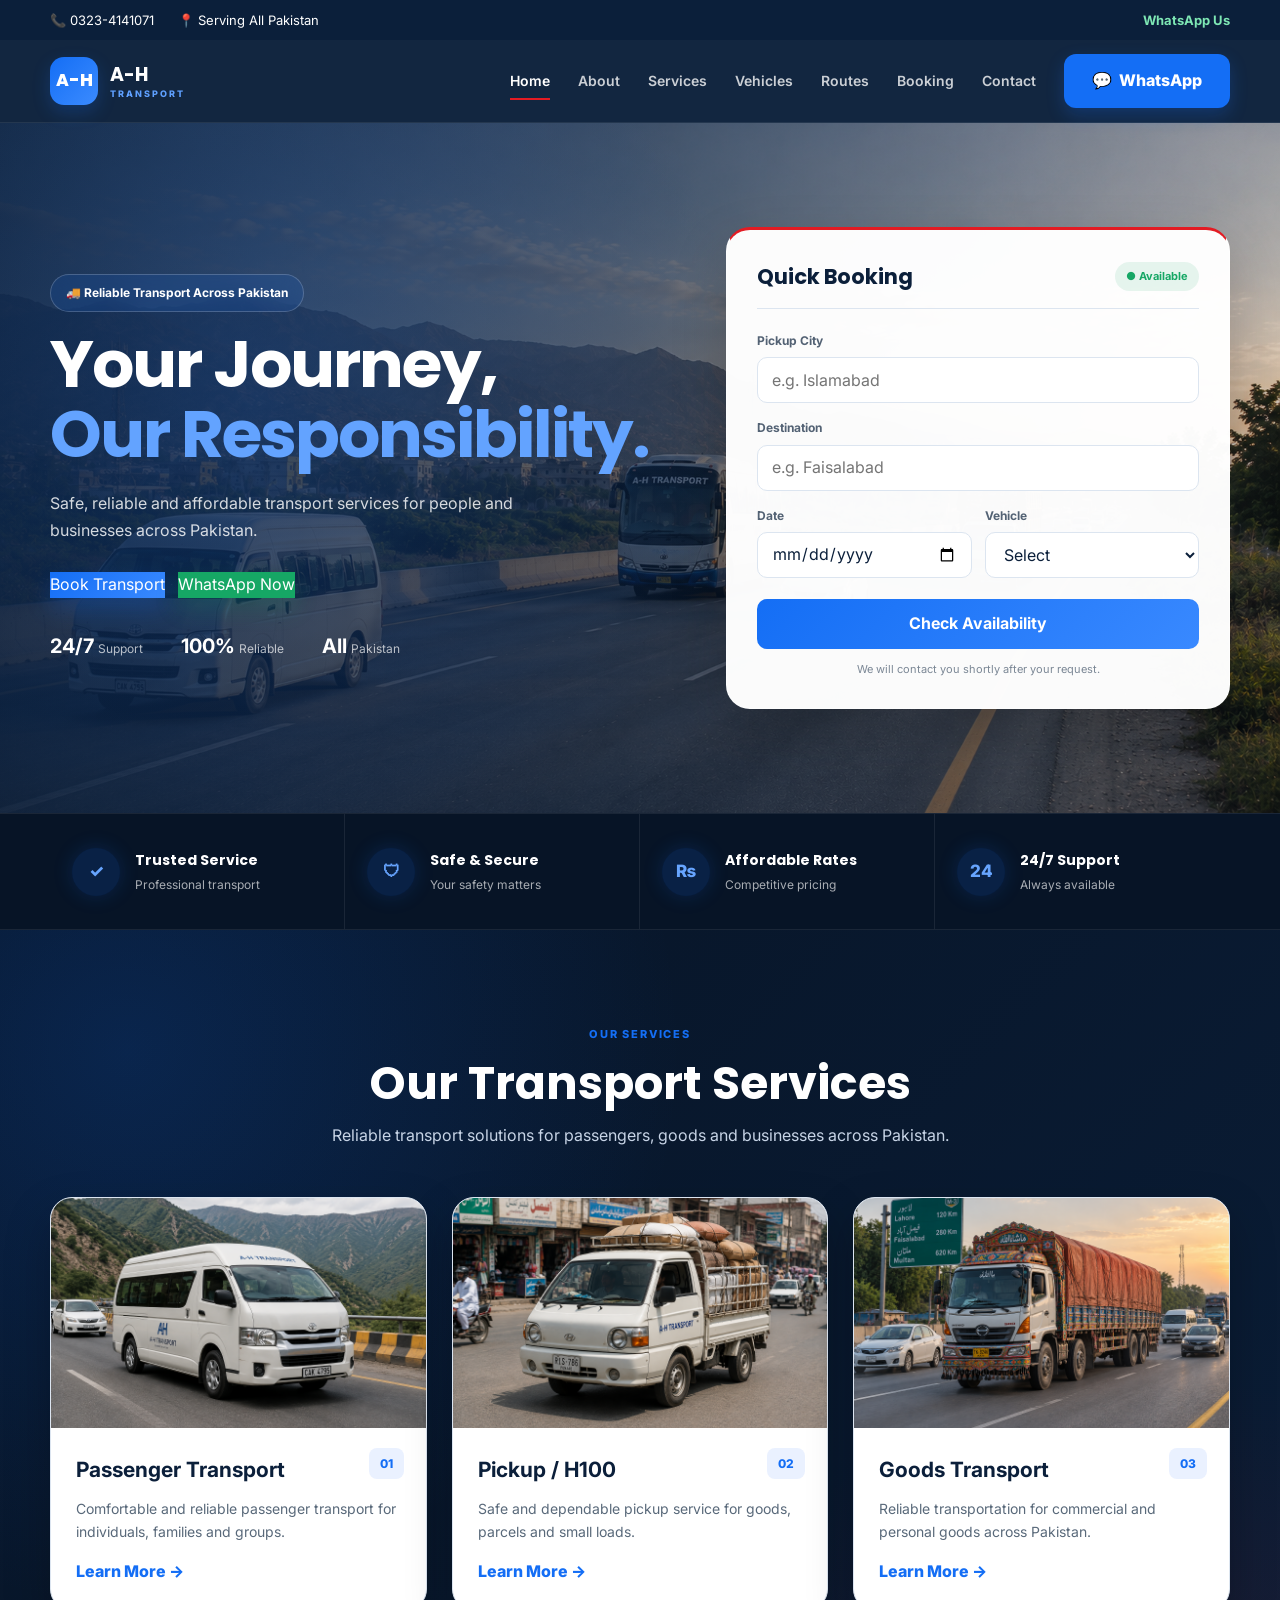
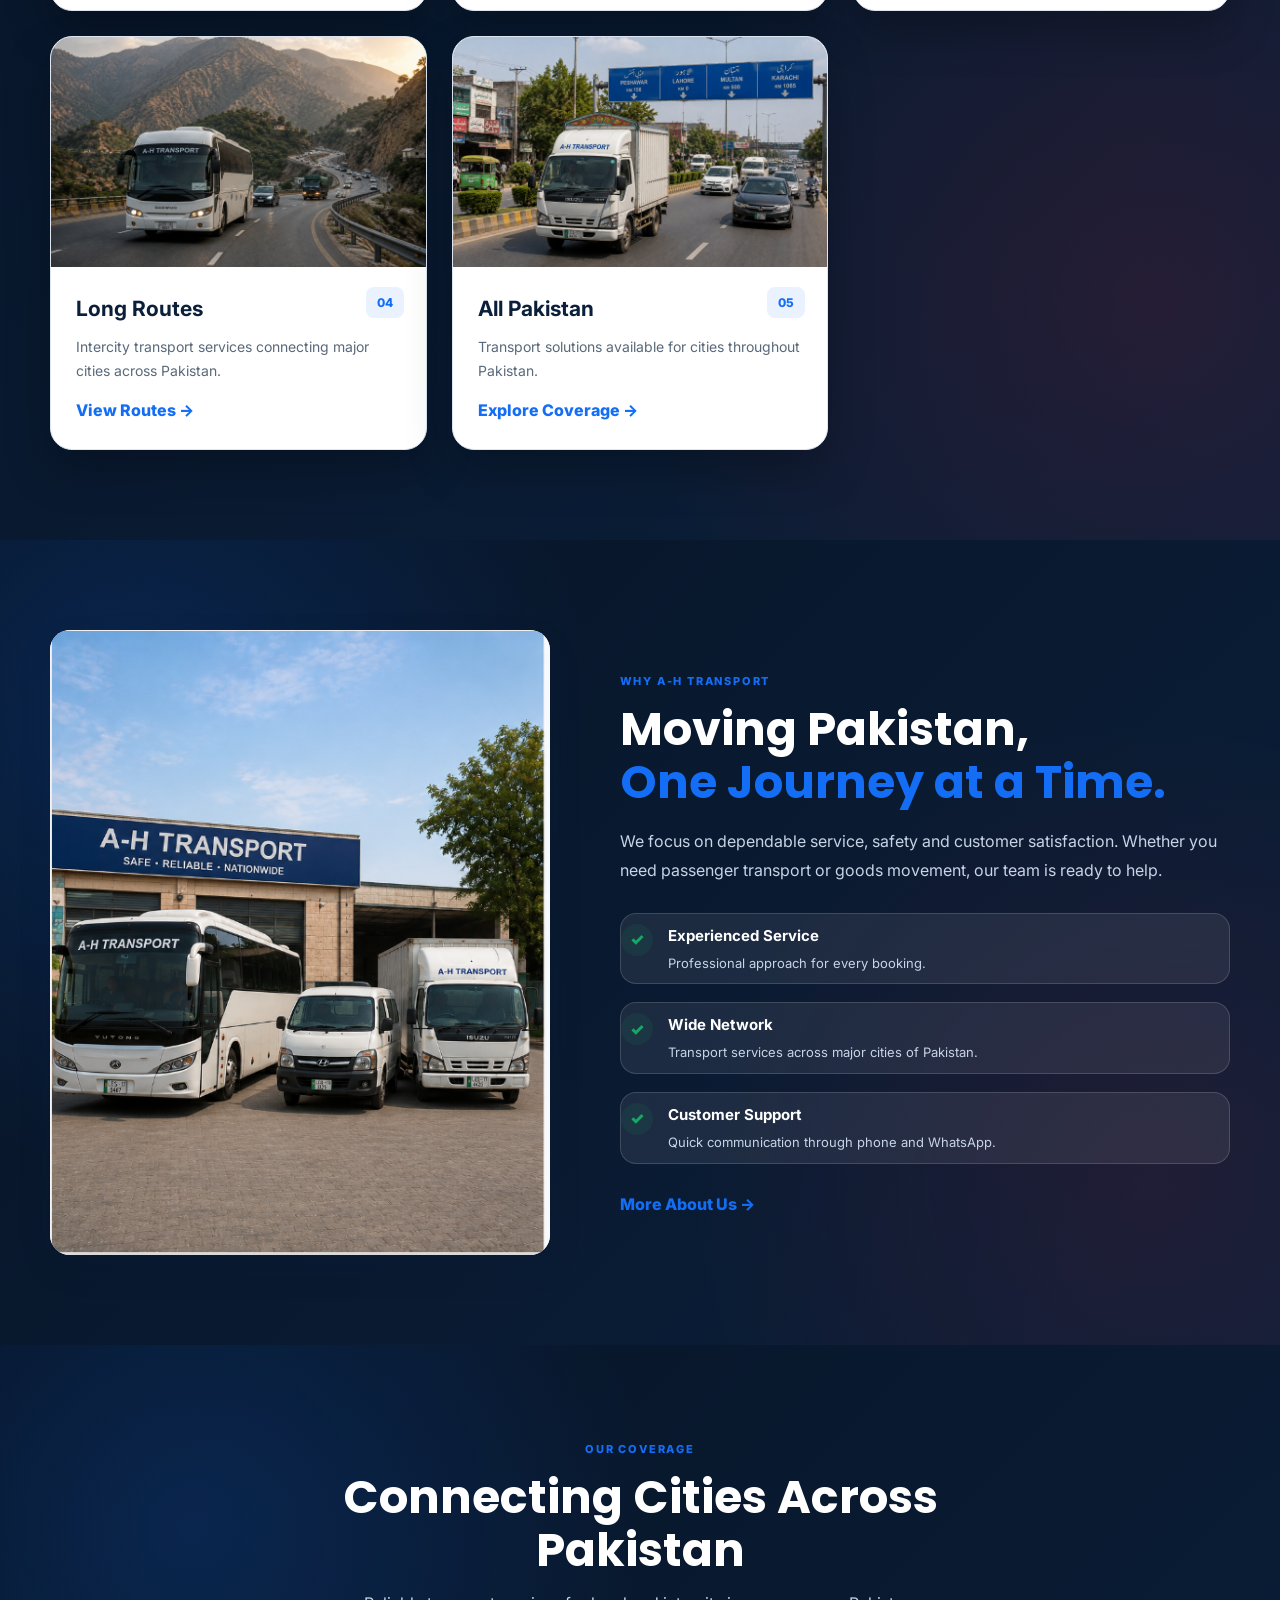
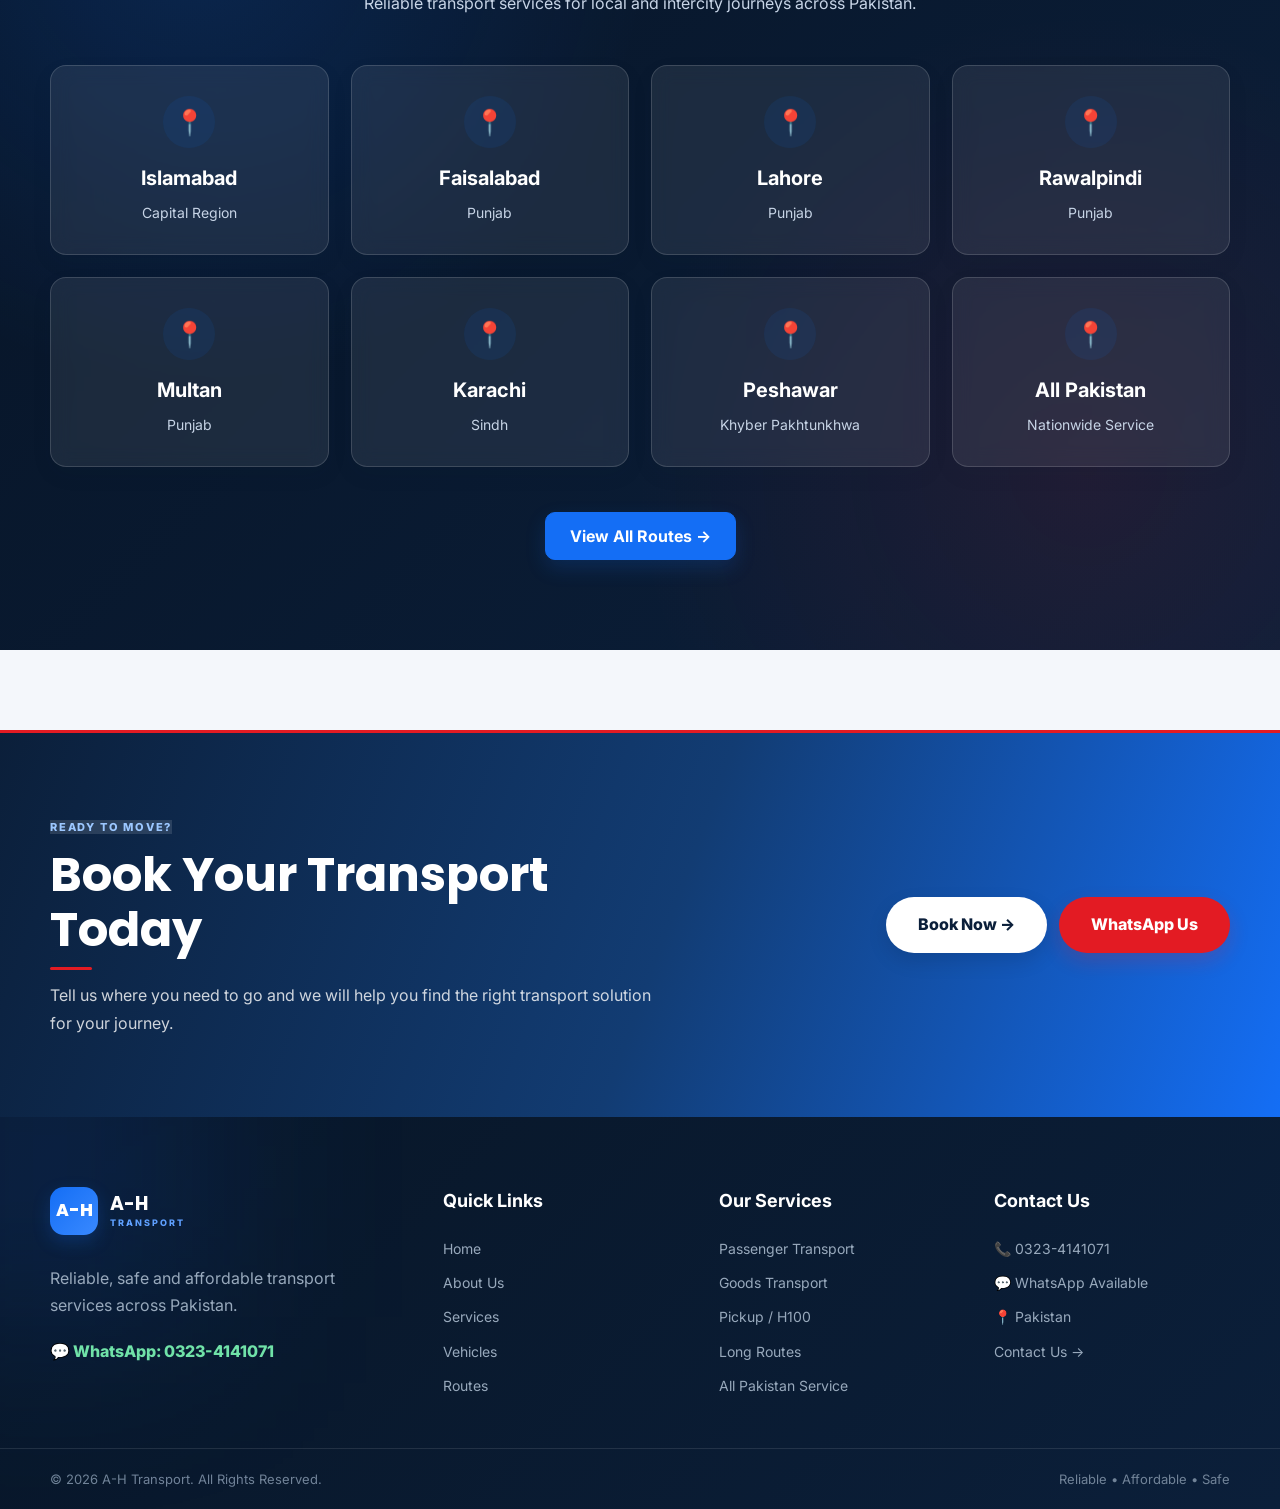
==== commit eab1dff2: "Final website polish and optimization" ====
--- a/index.html
+++ b/index.html
@@ -6,11 +6,11 @@
 
     <title>A-H Transport | Reliable Transport Services Across Pakistan</title>
 
-    <meta
-        name="description"
-        content="A-H Transport provides reliable, affordable and safe transport services across Pakistan."
-    >
-
+    <meta 
+name="description"
+content="A-H Transport provides safe, reliable and affordable transport services across Pakistan for passengers, goods and business needs."
+>
+<link rel="icon" type="image/png" href="images/favicon.png">
     <!-- Google Fonts -->
     <link rel="preconnect" href="https://fonts.googleapis.com">
     <link rel="preconnect" href="https://fonts.gstatic.com" crossorigin>
@@ -54,79 +54,93 @@
 
 
     <!-- =========================
-         NAVBAR
-    ========================== -->
-    <header class="navbar" id="navbar">
-
-        <div class="container nav-container">
-
-            <a href="index.html" class="logo">
-
-                <span class="logo-mark">A-H</span>
-
-                <span class="logo-text">
-                    <strong>A-H</strong>
-                    <small>TRANSPORT</small>
-                </span>
-
+     NAVBAR
+========================== -->
+<header class="navbar" id="navbar">
+
+    <div class="container nav-container">
+
+        <a href="index.html" class="logo">
+
+            <span class="logo-mark">
+                A-H
+            </span>
+
+            <span class="logo-text">
+                <strong>A-H</strong>
+                <small>TRANSPORT</small>
+            </span>
+
+        </a>
+
+
+       <button
+    class="menu-toggle"
+    id="menuToggle"
+            id="menuToggle"
+            aria-label="Open navigation menu"
+            aria-expanded="false"
+        >
+            <span></span>
+            <span></span>
+            <span></span>
+        </button>
+
+            <nav class="nav-menu" id="navMenu">
+
+            <a href="#home" class="nav-link active">
+                Home
             </a>
 
 
-            <button
-                class="menu-toggle"
-                id="menuToggle"
-                aria-label="Open navigation menu"
-                aria-expanded="false"
+            <a href="pages/about.html" class="nav-link">
+                About
+            </a>
+
+
+            <a href="pages/services.html" class="nav-link">
+                Services
+            </a>
+
+
+            <a href="pages/vehicles.html" class="nav-link">
+                Vehicles
+            </a>
+
+
+            <a href="pages/routes.html" class="nav-link">
+                Routes
+            </a>
+
+
+            <a href="pages/booking.html" class="nav-link">
+                Booking
+            </a>
+
+
+            <a href="pages/contact.html" class="nav-link">
+                Contact
+            </a>
+
+
+
+            <a
+                href="https://wa.me/923234141071"
+                target="_blank"
+                rel="noopener noreferrer"
+                class="nav-cta"
             >
-                <span></span>
-                <span></span>
-                <span></span>
-            </button>
-
-
-            <nav class="nav-menu" id="navMenu">
-
-                <a href="#home" class="active">Home</a>
-
-                <a href="pages/about.html">
-                    About
-                </a>
-
-                <a href="pages/services.html">
-                    Services
-                </a>
-
-                <a href="pages/vehicles.html">
-                    Vehicles
-                </a>
-
-                <a href="pages/routes.html">
-                    Routes
-                </a>
-
-                <a href="pages/booking.html">
-                    Booking
-                </a>
-
-                <a href="pages/contact.html">
-                    Contact
-                </a>
-
-                <a
-                    href="https://wa.me/923234141071"
-                    target="_blank"
-                    rel="noopener noreferrer"
-                    class="nav-cta"
-                >
-                    WhatsApp
-                </a>
-
-            </nav>
-
-        </div>
-
-    </header>
-
+                <span>💬</span>
+                WhatsApp
+            </a>
+
+
+        </nav>
+
+
+    </div>
+
+</header>
 
     <main>
 
@@ -432,367 +446,424 @@
 
 
         <!-- =========================
-             SERVICES
-        ========================== -->
-        <section
-            class="section services-section"
-            id="services"
-        >
-
-            <div class="container">
-
-
-                <div class="section-heading">
-
-                    <span class="section-tag">
-                        OUR SERVICES
+     SERVICES SECTION
+========================= -->
+
+<section class="section services-section" id="services">
+
+    <div class="container">
+
+
+        <div class="section-heading">
+
+            <span class="section-tag">
+                OUR SERVICES
+            </span>
+
+
+            <h2>
+                Our Transport Services
+            </h2>
+
+
+            <p>
+                Reliable transport solutions for passengers,
+                goods and businesses across Pakistan.
+            </p>
+
+        </div>
+
+
+
+        <div class="services-grid">
+
+
+            <!-- Passenger Transport -->
+
+            <article class="service-card">
+
+                <div class="service-image">
+
+                    <img src="images/services/passenger-transport.png"
+                    alt="Passenger Transport">
+
+                </div>
+
+
+                <div class="service-card-content">
+
+
+                    <span class="service-number">
+                        01
                     </span>
 
-                    <h2>
-                        Our Transport Services
-                    </h2>
+
+                    <h3>
+                        Passenger Transport
+                    </h3>
+
 
                     <p>
-                        Reliable transport solutions for passengers,
-                        goods and businesses across Pakistan.
+                        Comfortable and reliable passenger
+                        transport for individuals, families
+                        and groups.
                     </p>
 
-                </div>
-
-
-                <div class="services-grid">
-
-
-                    <!-- 01 Passenger Transport -->
-                    <article class="service-card">
-
-                        <div class="service-image">
-
-                            <img
-                                src="images/services/passenger-transport.png"
-                                alt="Passenger Transport"
-                            >
-
-                        </div>
-
-
-                        <div class="service-card-content">
-
-                            <span class="service-number">
-                                01
-                            </span>
-
-                            <h3>
-                                Passenger Transport
-                            </h3>
-
-                            <p>
-                                Comfortable and reliable passenger
-                                transport for individuals, families
-                                and groups.
-                            </p>
-
-                            <a href="pages/services.html">
-                                Learn More →
-                            </a>
-
-                        </div>
-
-                    </article>
-
-
-
-                    <!-- 02 Pickup / H100 -->
-                    <article class="service-card">
-
-                        <div class="service-image">
-
-                            <img
-                                src="images/services/pickup.png"
-                                alt="Pickup H100 Transport"
-                            >
-
-                        </div>
-
-
-                        <div class="service-card-content">
-
-                            <span class="service-number">
-                                02
-                            </span>
-
-                            <h3>
-                                Pickup / H100
-                            </h3>
-
-                            <p>
-                                Safe and dependable pickup service
-                                for goods, parcels and small loads.
-                            </p>
-
-                            <a href="pages/services.html">
-                                Learn More →
-                            </a>
-
-                        </div>
-
-                    </article>
-
-
-
-                    <!-- 03 Goods Transport -->
-                    <article class="service-card">
-
-                        <div class="service-image">
-
-                            <img
-                                src="images/services/goods-transport.png"
-                                alt="Goods Transport"
-                            >
-
-                        </div>
-
-
-                        <div class="service-card-content">
-
-                            <span class="service-number">
-                                03
-                            </span>
-
-                            <h3>
-                                Goods Transport
-                            </h3>
-
-                            <p>
-                                Reliable transportation for commercial
-                                and personal goods across Pakistan.
-                            </p>
-
-                            <a href="pages/services.html">
-                                Learn More →
-                            </a>
-
-                        </div>
-
-                    </article>
-
-
-
-                    <!-- 04 Long Routes -->
-                    <article class="service-card">
-
-                        <div class="service-image">
-
-                            <img
-                                src="images/services/long-route.png"
-                                alt="Long Route Transport"
-                            >
-
-                        </div>
-
-
-                        <div class="service-card-content">
-
-                            <span class="service-number">
-                                04
-                            </span>
-
-                            <h3>
-                                Long Routes
-                            </h3>
-
-                            <p>
-                                Intercity transport services connecting
-                                major cities across Pakistan.
-                            </p>
-
-                            <a href="pages/routes.html">
-                                View Routes →
-                            </a>
-
-                        </div>
-
-                    </article>
-
-
-
-                    <!-- 05 All Pakistan -->
-                    <article class="service-card">
-
-                        <div class="service-image">
-
-                            <img
-                                src="images/services/all-pakistan.png"
-                                alt="Transport Across Pakistan"
-                            >
-
-                        </div>
-
-
-                        <div class="service-card-content">
-
-                            <span class="service-number">
-                                05
-                            </span>
-
-                            <h3>
-                                All Pakistan
-                            </h3>
-
-                            <p>
-                                Transport solutions available for
-                                cities throughout Pakistan.
-                            </p>
-
-                            <a href="pages/routes.html">
-                                Explore Coverage →
-                            </a>
-
-                        </div>
-
-                    </article>
-
-
-                </div>
+
+                    <a href="pages/services.html">
+                        Learn More →
+                    </a>
+
+
+                </div>
+
+            </article>
+
+
+
+
+            <!-- Pickup -->
+
+            <article class="service-card">
+
+
+                <div class="service-image">
+
+                    <img src="images/services/pickup.png"
+                    alt="Pickup Transport">
+
+                </div>
+
+
+                <div class="service-card-content">
+
+
+                    <span class="service-number">
+                        02
+                    </span>
+
+
+                    <h3>
+                        Pickup / H100
+                    </h3>
+
+
+                    <p>
+                        Safe and dependable pickup service
+                        for goods, parcels and small loads.
+                    </p>
+
+
+                    <a href="pages/services.html">
+                        Learn More →
+                    </a>
+
+
+                </div>
+
+
+            </article>
+
+
+
+
+
+            <!-- Goods -->
+
+            <article class="service-card">
+
+
+                <div class="service-image">
+
+
+                    <img src="images/services/goods-transport.png"
+                    alt="Goods Transport">
+
+
+                </div>
+
+
+                <div class="service-card-content">
+
+
+                    <span class="service-number">
+                        03
+                    </span>
+
+
+                    <h3>
+                        Goods Transport
+                    </h3>
+
+
+                    <p>
+                        Reliable transportation for commercial
+                        and personal goods across Pakistan.
+                    </p>
+
+
+                    <a href="pages/services.html">
+                        Learn More →
+                    </a>
+
+
+                </div>
+
+
+            </article>
+
+
+
+
+
+            <!-- Long Routes -->
+
+
+            <article class="service-card">
+
+
+                <div class="service-image">
+
+
+                    <img src="images/services/long-route.png"
+                    alt="Long Route Transport">
+
+
+                </div>
+
+
+
+                <div class="service-card-content">
+
+
+                    <span class="service-number">
+                        04
+                    </span>
+
+
+
+                    <h3>
+                        Long Routes
+                    </h3>
+
+
+
+                    <p>
+                        Intercity transport services connecting
+                        major cities across Pakistan.
+                    </p>
+
+
+
+                    <a href="pages/routes.html">
+                        View Routes →
+                    </a>
+
+
+
+                </div>
+
+
+            </article>
+
+
+
+
+
+
+            <!-- All Pakistan -->
+
+
+            <article class="service-card">
+
+
+                <div class="service-image">
+
+
+                    <img src="images/services/all-pakistan.png"
+                    alt="Pakistan Transport">
+
+
+                </div>
+
+
+
+                <div class="service-card-content">
+
+
+                    <span class="service-number">
+                        05
+                    </span>
+
+
+
+                    <h3>
+                        All Pakistan
+                    </h3>
+
+
+
+                    <p>
+                        Transport solutions available for
+                        cities throughout Pakistan.
+                    </p>
+
+
+
+                    <a href="pages/routes.html">
+                        Explore Coverage →
+                    </a>
+
+
+                </div>
+
+
+            </article>
+
+
+
+        </div>
+
+
+    </div>
+
+
+</section>
+       <!-- =========================
+     WHY CHOOSE US
+========================= -->
+
+<section class="section why-section">
+
+    <div class="container why-grid">
+
+
+        <div class="why-image">
+
+            <img
+                src="images/why/why-choose.png"
+                alt="A-H Transport Vehicles"
+            >
+
+        </div>
+
+
+
+        <div class="why-content">
+
+
+            <span class="section-tag">
+                WHY A-H TRANSPORT
+            </span>
+
+
+
+            <h2>
+                Moving Pakistan,
+                <span>
+                    One Journey at a Time.
+                </span>
+            </h2>
+
+
+
+            <p class="why-description">
+
+                We focus on dependable service, safety and
+                customer satisfaction. Whether you need passenger
+                transport or goods movement, our team is ready
+                to help.
+
+            </p>
+
+
+
+            <div class="feature-list">
+
+
+                <div class="feature-item">
+
+                    <span class="feature-check">
+                        ✓
+                    </span>
+
+                    <div>
+
+                        <h4>
+                            Experienced Service
+                        </h4>
+
+                        <p>
+                            Professional approach for every booking.
+                        </p>
+
+                    </div>
+
+                </div>
+
+
+
+                <div class="feature-item">
+
+                    <span class="feature-check">
+                        ✓
+                    </span>
+
+                    <div>
+
+                        <h4>
+                            Wide Network
+                        </h4>
+
+                        <p>
+                            Transport services across major cities
+                            of Pakistan.
+                        </p>
+
+                    </div>
+
+                </div>
+
+
+
+                <div class="feature-item">
+
+                    <span class="feature-check">
+                        ✓
+                    </span>
+
+                    <div>
+
+                        <h4>
+                            Customer Support
+                        </h4>
+
+                        <p>
+                            Quick communication through phone
+                            and WhatsApp.
+                        </p>
+
+                    </div>
+
+                </div>
+
 
             </div>
 
-        </section>
-
-
-
-        <!-- =========================
-             WHY CHOOSE US
-        ========================== -->
-        <section class="section why-section">
-
-            <div class="container why-grid">
-
-
-                <div class="why-image">
-
-                    <img
-                        src="images/why/why-choose.png"
-                        alt="A-H Transport Vehicles"
-                    >
-
-                </div>
-
-
-                <div class="why-content">
-
-                    <span class="section-tag">
-                        WHY A-H TRANSPORT
-                    </span>
-
-
-                    <h2>
-
-                        Moving Pakistan,
-
-                        <span>
-                            One Journey at a Time.
-                        </span>
-
-                    </h2>
-
-
-                    <p class="why-description">
-
-                        We focus on dependable service, safety and
-                        customer satisfaction. Whether you need passenger
-                        transport or goods movement, our team is ready
-                        to help.
-
-                    </p>
-
-
-                    <div class="feature-list">
-
-
-                        <div class="feature-item">
-
-                            <span class="feature-check">
-                                ✓
-                            </span>
-
-                            <div>
-
-                                <h4>
-                                    Experienced Service
-                                </h4>
-
-                                <p>
-                                    Professional approach for every booking.
-                                </p>
-
-                            </div>
-
-                        </div>
-
-
-                        <div class="feature-item">
-
-                            <span class="feature-check">
-                                ✓
-                            </span>
-
-                            <div>
-
-                                <h4>
-                                    Wide Network
-                                </h4>
-
-                                <p>
-                                    Transport services across major cities
-                                    of Pakistan.
-                                </p>
-
-                            </div>
-
-                        </div>
-
-
-                        <div class="feature-item">
-
-                            <span class="feature-check">
-                                ✓
-                            </span>
-
-                            <div>
-
-                                <h4>
-                                    Customer Support
-                                </h4>
-
-                                <p>
-                                    Quick communication through phone
-                                    and WhatsApp.
-                                </p>
-
-                            </div>
-
-                        </div>
-
-
-                    </div>
-
-
-                    <a
-                        href="pages/about.html"
-                        class="text-link"
-                    >
-                        More About Us →
-                    </a>
-
-                </div>
-
-            </div>
-
-        </section>
-
-
-
+
+
+            <a href="pages/about.html" class="text-link">
+                More About Us →
+            </a>
+
+
+        </div>
+
+
+    </div>
+
+
+</section>
         <!-- =========================
              ROUTES / COVERAGE
         ========================== -->
--- a/css/style.css
+++ b/css/style.css
@@ -90,338 +90,764 @@
 }
 
 
-/* =========================
-   NAVBAR
+ /* =========================
+    NAVBAR
 ========================= */
 
 .navbar {
+
     position: sticky;
     top: 0;
     z-index: 1000;
-    background: rgba(255, 255, 255, 0.96);
+
+    background: rgba(5, 11, 24, 0.92);
+
     backdrop-filter: blur(14px);
-    border-bottom: 1px solid rgba(229, 235, 242, 0.9);
-}
+
+    border-bottom: 1px solid rgba(255,255,255,0.08);
+
+}
+
 
 .nav-container {
-    min-height: 78px;
+
+    min-height: 82px;
+
     display: flex;
+
     justify-content: space-between;
+
     align-items: center;
+
     gap: 30px;
-}
+
+}
+
+
+
+/* LOGO */
 
 .logo {
+
     display: inline-flex;
+
     align-items: center;
-    gap: 10px;
-}
+
+    gap: 12px;
+
+}
+
+
 
 .logo-mark {
-    width: 46px;
-    height: 46px;
+
+    width: 48px;
+
+    height: 48px;
+
     display: grid;
+
     place-items: center;
-    background: linear-gradient(135deg, var(--primary), #3989ff);
+
+
+    background:
+    linear-gradient(
+        135deg,
+        var(--primary),
+        #3989ff
+    );
+
+
     color: var(--white);
-    border-radius: 12px;
-    box-shadow: 0 8px 20px rgba(20, 110, 245, 0.18);
+
+
+    border-radius: 14px;
+
+
+    box-shadow:
+    0 0 25px rgba(20,110,245,0.35);
+
+
     font-family: "Poppins", sans-serif;
+
     font-weight: 800;
-    font-size: 16px;
-}
+
+    font-size: 17px;
+
+}
+
+
 
 .logo-text {
+
     display: flex;
+
     flex-direction: column;
+
     line-height: 1;
-}
+
+}
+
+
 
 .logo-text strong {
+
+    color: #ffffff;
+
     font-family: "Poppins", sans-serif;
-    font-size: 18px;
-}
+
+    font-size: 19px;
+
+}
+
+
 
 .logo-text small {
+
     margin-top: 5px;
+
     font-size: 9px;
+
     letter-spacing: 2px;
+
     color: var(--primary);
+
     font-weight: 800;
-}
+
+}
+
+
+
+
+
+/* MENU */
 
 .nav-menu {
+
     display: flex;
+
     align-items: center;
-    gap: 27px;
-}
-
-.nav-menu > a {
-    color: #536274;
+
+    gap: 28px;
+
+}
+
+
+
+.nav-link {
+
+    position: relative;
+
+    color: #b7c2d1;
+
     font-size: 14px;
+
     font-weight: 600;
-    transition: 0.25s ease;
-}
-
-.nav-menu > a:hover,
-.nav-menu > a.active {
-    color: var(--primary);
-}
+
+    transition: 0.3s ease;
+
+}
+
+
+
+.nav-link::after {
+
+    content: "";
+
+    position: absolute;
+
+    left: 0;
+
+    bottom: -8px;
+
+    width: 0;
+
+    height: 2px;
+
+    background: var(--primary);
+
+    transition: 0.3s ease;
+
+}
+
+
+
+.nav-link:hover,
+
+.nav-link.active {
+
+    color: #ffffff;
+
+}
+
+
+
+.nav-link:hover::after,
+
+.nav-link.active::after {
+
+    width: 100%;
+
+}
+
+
+
+
+
+/* WHATSAPP BUTTON */
 
 .nav-cta {
-    padding: 11px 18px;
-    color: var(--white) !important;
-    background: linear-gradient(135deg, var(--primary), #3989ff);
-    border-radius: 9px;
-    box-shadow: 0 8px 20px rgba(20, 110, 245, 0.18);
-}
+
+    display: flex;
+
+    align-items: center;
+
+    gap: 7px;
+
+
+    padding: 11px 20px;
+
+
+    color: #ffffff !important;
+
+
+    background:
+
+    linear-gradient(
+        135deg,
+        #16A765,
+        #0f8b52
+    );
+
+
+    border-radius: 10px;
+
+
+    font-weight: 700;
+
+
+    box-shadow:
+
+    0 10px 25px rgba(22,167,101,0.25);
+
+
+    transition: 0.3s ease;
+
+}
+
+
+
+.nav-cta:hover {
+
+    transform: translateY(-2px);
+
+    box-shadow:
+
+    0 15px 30px rgba(22,167,101,0.35);
+
+}
+
+
+
+
+
+/* MOBILE BUTTON */
 
 .menu-toggle {
+
     display: none;
+
     border: 0;
+
     background: transparent;
+
     cursor: pointer;
-}
+
+}
+
+
 
 .menu-toggle span {
+
     display: block;
-    width: 25px;
+
+    width: 27px;
+
     height: 3px;
+
     margin: 5px 0;
-    background: var(--dark);
-    border-radius: 3px;
-}
-
-
+
+    background: #ffffff;
+
+    border-radius: 5px;
+
+    transition: 0.3s ease;
+
+}
 /* =========================
    HERO
 ========================= */
 
 .hero {
+
     position: relative;
-    min-height: 720px;
+
+    min-height: 690px;
+
     display: flex;
+
     align-items: center;
+
     overflow: hidden;
 
+
     background:
-        linear-gradient(
-            90deg,
-            rgba(5, 20, 40, 0.82) 0%,
-            rgba(5, 20, 40, 0.55) 45%,
-            rgba(5, 20, 40, 0.10) 100%
-        ),
-        url("../assets/images/hero/hero-banner.png");
-
-    background-size: cover;
-    background-position: center;
-    background-repeat: no-repeat;
+
+    linear-gradient(
+        90deg,
+        rgba(5,20,40,0.90) 0%,
+        rgba(5,20,40,0.62) 48%,
+        rgba(5,20,40,0.25) 100%
+    ),
+
+    url("../assets/images/hero/hero-banner.webp");
+
+
+background-size: cover;
+
+background-position: center;
+
+background-repeat: no-repeat;
 }
 
 .hero-overlay {
-    display: none;
-}
+
+    position: absolute;
+
+    inset: 0;
+
+    background:
+
+    radial-gradient(
+        circle at 20% 40%,
+        rgba(20,110,245,0.18),
+        transparent 45%
+    );
+
+}
+
+
 
 .hero-content {
+
     position: relative;
+
     z-index: 2;
+
+
     display: grid;
-    grid-template-columns: 1.15fr 0.85fr;
-    gap: 70px;
+
+    grid-template-columns: 1.1fr 0.9fr;
+
+
+    gap: 60px;
+
+
     align-items: center;
-    padding: 75px 0;
-}
+
+
+    padding: 70px 0;
+
+}
+
+
 
 .hero-text {
+
     color: var(--white);
-    max-width: 650px;
-}
+
+    max-width: 640px;
+
+}
+
+
 
 .hero-badge {
+
     display: inline-flex;
-    padding: 8px 14px;
-    border: 1px solid rgba(255,255,255,0.25);
-    background: rgba(255,255,255,0.09);
+
+    padding: 8px 15px;
+
+
+    border: 1px solid rgba(255,255,255,0.22);
+
+
+    background:
+    rgba(255,255,255,0.08);
+
+
     backdrop-filter: blur(10px);
+
+
     border-radius: 999px;
+
+
     font-size: 12px;
+
+
     font-weight: 700;
+
+
+    margin-bottom: 18px;
+
+}
+
+
+
+.hero h1 {
+
+    font-family: "Poppins", sans-serif;
+
+
+    font-size: clamp(42px,5.5vw,66px);
+
+
+    line-height: 1.06;
+
+
+    letter-spacing: -2px;
+
+
     margin-bottom: 20px;
-}
-
-.hero h1 {
-    font-family: "Poppins", sans-serif;
-    font-size: clamp(42px, 6vw, 72px);
-    line-height: 1.05;
-    letter-spacing: -2px;
-    margin-bottom: 22px;
-}
+
+}
+
+
 
 .hero h1 span {
+
     display: block;
+
+
     color: #67A5FF;
-}
+
+}
+
+
 
 .hero-text > p {
-    max-width: 560px;
+
+    max-width: 540px;
+
+
     color: rgba(255,255,255,0.82);
-    font-size: 17px;
-    margin-bottom: 30px;
-}
+
+
+    font-size: 16px;
+
+
+    line-height: 1.7;
+
+
+    margin-bottom: 28px;
+
+}
+
+
 
 .hero-buttons {
+
     display: flex;
+
     flex-wrap: wrap;
+
+
     gap: 13px;
-    margin-bottom: 36px;
-}
-
-.btn {
-    min-height: 50px;
-    padding: 0 22px;
-    display: inline-flex;
-    justify-content: center;
-    align-items: center;
-    border-radius: 10px;
-    border: 1px solid transparent;
-    font-weight: 700;
-    font-size: 14px;
-    transition: 0.25s ease;
-    cursor: pointer;
-}
-
-.btn:hover {
-    transform: translateY(-2px);
-}
-
-.btn-primary {
-    background: var(--primary);
-    color: var(--white);
-}
-
-.btn-primary:hover {
-    background: #0755d7;
-}
-
-.btn-whatsapp {
-    background: var(--secondary);
-    color: var(--white);
-}
+
+
+    margin-bottom: 32px;
+
+}
+
+
 
 .hero-trust {
+
     display: flex;
-    gap: 35px;
-}
-
-.hero-trust div {
-    display: flex;
-    flex-direction: column;
-}
+
+
+    gap: 38px;
+
+}
+
+
 
 .hero-trust strong {
-    font-size: 19px;
-}
+
+    font-size: 20px;
+
+}
+
+
 
 .hero-trust span {
+
     font-size: 12px;
+
+
     color: rgba(255,255,255,0.70);
-}
+
+}
+
 
 
 /* =========================
    HERO BOOKING CARD
 ========================= */
 
+
 .hero-card {
-    background: rgba(255, 255, 255, 0.97);
-    border-radius: 22px;
-    padding: 28px;
-    box-shadow: var(--shadow-lg);
-    border: 1px solid rgba(255, 255, 255, 0.55);
-}
+
+    background: rgba(255,255,255,0.98);
+
+
+    border-radius: 24px;
+
+
+    padding: 30px;
+
+
+    box-shadow:
+
+    0 25px 60px rgba(0,0,0,0.25);
+
+
+    border:
+
+    1px solid rgba(255,255,255,0.6);
+
+
+    border-top:
+
+    3px solid var(--accent);
+
+}
+
+
+
 .hero-card-header {
-    display: flex;
-    justify-content: space-between;
-    align-items: center;
-    margin-bottom: 22px;
-    padding-bottom: 15px;
-    border-bottom: 1px solid var(--border);
-}
+
+    display:flex;
+
+
+    justify-content:space-between;
+
+
+    align-items:center;
+
+
+    margin-bottom:22px;
+
+
+    padding-bottom:15px;
+
+
+    border-bottom:1px solid var(--border);
+
+}
+
+
 
 .hero-card-header span:first-child {
-    font-family: "Poppins", sans-serif;
-    font-size: 20px;
-    font-weight: 700;
-    color: var(--dark);
-}
+
+
+    font-family:"Poppins",sans-serif;
+
+
+    font-size:21px;
+
+
+    font-weight:700;
+
+
+    color:var(--dark);
+
+}
+
+
 
 .online-dot {
-    font-size: 11px;
-    color: var(--secondary);
-    background: rgba(22, 167, 101, 0.10);
-    padding: 6px 10px;
-    border-radius: 999px;
-    font-weight: 700;
-}
+
+
+    font-size:11px;
+
+
+    color:var(--secondary);
+
+
+    background:rgba(22,167,101,0.10);
+
+
+    padding:6px 11px;
+
+
+    border-radius:999px;
+
+
+    font-weight:700;
+
+}
+
+
 
 .input-group {
-    display: flex;
-    flex-direction: column;
-    gap: 7px;
-    margin-bottom: 15px;
-}
+
+    display:flex;
+
+
+    flex-direction:column;
+
+
+    gap:7px;
+
+
+    margin-bottom:15px;
+
+}
+
+
 
 .input-group label {
-    font-size: 12px;
-    color: #536274;
-    font-weight: 700;
-}
+
+    font-size:12px;
+
+
+    color:#536274;
+
+
+    font-weight:700;
+
+}
+
+
 
 .input-group input,
+
 .input-group select {
-    width: 100%;
-    min-height: 46px;
-    padding: 0 13px;
-    border: 1px solid var(--border);
-    border-radius: 9px;
-    outline: none;
-    background: var(--white);
-    color: var(--dark);
-}
+
+
+    width:100%;
+
+
+    min-height:46px;
+
+
+    padding:0 14px;
+
+
+    border:1px solid var(--border);
+
+
+    border-radius:10px;
+
+
+    outline:none;
+
+
+    background:#fff;
+
+
+    color:var(--dark);
+
+}
+
+
 
 .input-group input:focus,
+
 .input-group select:focus {
-    border-color: var(--primary);
-    box-shadow: 0 0 0 3px rgba(11, 99, 246, 0.10);
-}
+
+
+    border-color:var(--primary);
+
+
+    box-shadow:
+
+    0 0 0 3px rgba(20,110,245,0.12);
+
+}
+
+
 
 .form-row {
-    display: grid;
-    grid-template-columns: 1fr 1fr;
-    gap: 13px;
-}
+
+    display:grid;
+
+
+    grid-template-columns:1fr 1fr;
+
+
+    gap:13px;
+
+}
+
+
 
 .booking-btn {
-    width: 100%;
-    min-height: 50px;
-    color: var(--white);
-    background: var(--primary);
-    border: 0;
-    margin-top: 6px;
-    border-radius: 10px;
-    font-weight: 700;
-    transition: 0.25s ease;
-}
+
+
+    width:100%;
+
+
+    min-height:50px;
+
+
+    color:#fff;
+
+
+    background:var(--primary);
+
+
+    border:0;
+
+
+    margin-top:6px;
+
+
+    border-radius:10px;
+
+
+    font-weight:700;
+
+
+}
+
+
 
 .booking-btn:hover {
-    background: var(--primary-dark);
-    transform: translateY(-2px);
-}
+
+
+    background:var(--primary-dark);
+
+
+}
+
+
+
 .form-note {
-    text-align: center;
-    margin-top: 12px;
-    font-size: 11px;
-    color: #7B8795;
+
+
+    text-align:center;
+
+
+    margin-top:12px;
+
+
+    font-size:11px;
+
+
+    color:#7B8795;
+
 }
 
 
@@ -430,54 +856,139 @@
 ========================= */
 
 .trust-strip {
-    background: var(--white);
-    border-bottom: 1px solid var(--border);
-}
+
+    background: #071426;
+
+    border-top: 1px solid rgba(255,255,255,0.06);
+
+    border-bottom: 1px solid rgba(255,255,255,0.08);
+
+}
+
+
 
 .trust-grid {
+
     display: grid;
+
     grid-template-columns: repeat(4, 1fr);
-}
+
+}
+
+
 
 .trust-item {
-    min-height: 105px;
-    padding: 20px;
+
+    min-height: 115px;
+
+    padding: 22px;
+
+
     display: flex;
+
     align-items: center;
-    gap: 14px;
-    border-right: 1px solid var(--border);
-}
+
+
+    gap: 15px;
+
+
+    border-right:
+
+    1px solid rgba(255,255,255,0.08);
+
+}
+
+
 
 .trust-item:last-child {
+
     border-right: 0;
-}
+
+}
+
+
+
 
 .trust-icon {
-    width: 45px;
-    height: 45px;
+
+
+    width: 48px;
+
+    height: 48px;
+
+
     flex: 0 0 auto;
+
+
     display: grid;
+
     place-items: center;
+
+
     border-radius: 50%;
-    background: rgba(20, 110, 245, 0.08);
-    color: var(--primary);
+
+
+    background:
+
+    rgba(20,110,245,0.15);
+
+
+    color: #67A5FF;
+
+
     font-weight: 800;
-    font-size: 16px;
-}
+
+
+    font-size: 17px;
+
+
+    box-shadow:
+
+    0 0 20px rgba(20,110,245,0.18);
+
+}
+
+
 
 .trust-item strong,
+
 .trust-item span {
+
     display: block;
-}
+
+}
+
+
 
 .trust-item strong {
-    font-size: 13px;
-}
+
+
+    color: #ffffff;
+
+
+    font-family: "Poppins", sans-serif;
+
+
+    font-size: 14px;
+
+
+    font-weight: 700;
+
+}
+
+
 
 .trust-item span {
-    color: #7B8795;
-    font-size: 11px;
-    margin-top: 3px;
+
+
+    color: rgba(255,255,255,0.65);
+
+
+    font-size: 12px;
+
+
+    margin-top: 4px;
+
 }
 
 
@@ -514,328 +1025,1195 @@
     color: var(--text);
     margin-top: 14px;
 }
-
-
 /* =========================
    SERVICES
 ========================= */
 
-.services-section {
-    background: var(--white);
-}
+
+.section.services-section {
+
+    position: relative;
+
+    background:
+    radial-gradient(circle at 10% 10%, rgba(20,110,245,0.18), transparent 35%),
+    radial-gradient(circle at 90% 80%, rgba(227,27,35,0.12), transparent 35%),
+    linear-gradient(135deg,#071426,#0B1F3A);
+
+
+    padding:90px 0;
+
+    overflow:hidden;
+
+}
+
+
+
+
+/* Heading */
+
+
+.section.services-section .section-tag {
+
+    color:#146EF5;
+
+}
+
+
+.section.services-section h2 {
+
+    color:#ffffff;
+
+}
+
+
+
+.section.services-section .section-heading p {
+
+    color:#c7d4e6;
+
+}
+
+
+
+
+/* Grid */
+
 
 .services-grid {
-    display: grid;
-    grid-template-columns: repeat(3, 1fr);
-    gap: 24px;
-}
+
+    display:grid;
+
+    grid-template-columns:repeat(3,1fr);
+
+    gap:24px;
+
+}
+
+
+
+
+
+/* Cards */
+
 
 .service-card {
-    position: relative;
-    overflow: hidden;
-    background: var(--white);
-    border: 1px solid var(--border);
-    border-radius: 18px;
-    box-shadow: var(--shadow-sm);
-    transition: 0.3s ease;
-}
+
+    overflow:hidden;
+
+    background:#ffffff;
+
+    border-radius:22px;
+
+    box-shadow:
+    0 20px 45px rgba(0,0,0,0.25);
+
+
+    transition:.35s ease;
+
+}
+
+
 
 .service-card:hover {
-    transform: translateY(-6px);
-    box-shadow: var(--shadow);
-}
+
+
+    transform:translateY(-10px);
+
+
+    box-shadow:
+    0 30px 60px rgba(20,110,245,.35);
+
+
+}
+
+
+
+
+/* Image */
+
 
 .service-image {
-    width: 100%;
-    height: 220px;
-    overflow: hidden;
-    background: #EAF1F8;
-}
+
+
+    width:100%;
+
+    height:220px;
+
+    overflow:hidden;
+
+}
+
+
 
 .service-image img {
-    width: 100%;
-    height: 100%;
-    object-fit: cover;
-    object-position: center;
-    display: block;
-    transition: 0.4s ease;
-}
-
-.service-card:hover .service-image img {
-    transform: scale(1.05);
-}
+
+
+    width:100%;
+
+    height:100%;
+
+    object-fit:cover;
+
+    transition:.4s ease;
+
+
+}
+
+
+
+.service-card:hover img {
+
+
+    transform:scale(1.08);
+
+
+}
+
+
+
+
+
+/* Content */
+
 
 .service-card-content {
-    position: relative;
-    padding: 25px;
-}
+
+
+    padding:25px;
+
+    position:relative;
+
+
+}
+
+
+
 
 .service-number {
-    position: absolute;
-    top: 22px;
-    right: 24px;
-
-    font-size: 12px;
-    font-weight: 800;
-    color: #8A98A8;
-}
+
+
+    position:absolute;
+
+
+    right:24px;
+
+    top:22px;
+
+
+    background:#eaf1ff;
+
+
+    color:#146EF5;
+
+
+    padding:6px 10px;
+
+
+    border-radius:8px;
+
+
+    font-size:12px;
+
+    font-weight:800;
+
+
+}
+
+
+
 
 .service-card h3 {
-    font-family: "Poppins", sans-serif;
-    font-size: 21px;
-    margin-bottom: 10px;
-    color: var(--dark);
-}
+
+
+    color:#0B1F3A;
+
+
+    font-size:21px;
+
+
+    margin-bottom:10px;
+
+
+}
+
+
 
 .service-card p {
-    color: var(--text);
-    font-size: 14px;
-    line-height: 1.7;
-    margin-bottom: 18px;
-}
+
+
+    color:#59697A;
+
+
+    font-size:14px;
+
+
+    line-height:1.7;
+
+
+}
+
+
 
 .service-card a {
-    display: inline-flex;
-    color: var(--primary);
-    font-size: 13px;
-    font-weight: 800;
-    transition: 0.25s ease;
-}
-
-.service-card a:hover {
-    transform: translateX(4px);
-}
+
+
+    display:inline-flex;
+
+
+    margin-top:15px;
+
+
+    color:#146EF5;
+
+
+    font-weight:800;
+
+
+}
+
+
+
 
 
 /* =========================
-   SERVICES RESPONSIVE
+   RESPONSIVE
 ========================= */
 
-@media (max-width: 900px) {
-
-    .services-grid {
-        grid-template-columns: repeat(2, 1fr);
-    }
-
-}
-
-
-@media (max-width: 560px) {
-
-    .services-grid {
-        grid-template-columns: 1fr;
-    }
-
-    .service-image {
-        height: 210px;
-    }
-
-}
-
+
+@media(max-width:900px){
+
+
+.services-grid{
+
+grid-template-columns:repeat(2,1fr);
+
+}
+
+
+}
+
+
+
+@media(max-width:560px){
+
+
+.services-grid{
+
+grid-template-columns:1fr;
+
+}
+
+
+.service-image{
+
+height:210px;
+
+}
+
+
+}
 /* =========================
    WHY SECTION
 ========================= */
 
+.section.why-section {
+
+    position: relative;
+
+    background:
+        radial-gradient(circle at 10% 20%, rgba(20,110,245,0.18), transparent 35%),
+        radial-gradient(circle at 90% 80%, rgba(227,27,35,0.10), transparent 35%),
+        linear-gradient(135deg,#071426,#0B1F3A);
+
+    padding:90px 0;
+
+    overflow:hidden;
+
+}
+
+
+/* GRID */
+
 .why-grid {
-    display: grid;
-    grid-template-columns: 0.9fr 1.1fr;
-    gap: 70px;
-    align-items: center;
-}
+
+    display:grid;
+
+    grid-template-columns:0.9fr 1.1fr;
+
+    gap:70px;
+
+    align-items:center;
+
+}
+
+
+
+/* IMAGE */
 
 .why-image {
-    min-height: 500px;
-    border-radius: 24px;
-    overflow: hidden;
+
+    min-height:500px;
+
+    border-radius:28px;
+
+    overflow:hidden;
+
+    background:#0B1F3A;
+
+    box-shadow:0 25px 60px rgba(0,0,0,0.35);
+
+}
+
+
+.why-image img {
+
+    width:100%;
+
+    height:100%;
+
+    min-height:500px;
+
+    object-fit:cover;
+
+    display:block;
+
+    transition:.4s ease;
+
+}
+
+
+.why-image:hover img {
+
+    transform:scale(1.05);
+
+}
+
+
+
+
+/* CONTENT */
+
+.why-content .section-tag {
+
+    color:#146EF5;
+
+}
+
+
+
+.why-content h2 {
+
+    color:#ffffff;
+
+}
+
+
+
+.why-content h2 span {
+
+    display:block;
+
+    color:#146EF5;
+
+}
+
+
+
+.why-description {
+
+    color:#c7d4e6;
+
+    margin:18px 0 28px;
+
+    max-width:600px;
+
+    line-height:1.8;
+
+}
+
+
+
+
+
+/* FEATURES */
+
+.feature-list {
+
+    display:grid;
+
+    gap:18px;
+
+}
+
+
+
+.feature-item {
+
+    display:flex;
+
+    align-items:flex-start;
+
+    gap:15px;
+
+    padding:18px;
+
+    background:rgba(255,255,255,0.06);
+
+    border:1px solid rgba(255,255,255,0.12);
+
+    border-radius:16px;
+
+    transition:.3s ease;
+
+}
+
+
+
+.feature-item:hover {
+
+    transform:translateX(8px);
+
+    background:rgba(20,110,245,0.15);
+
+}
+
+
+
+.feature-check {
+
+    width:32px;
+
+    height:32px;
+
+    display:grid;
+
+    place-items:center;
+
+    flex:0 0 auto;
+
+    background:rgba(22,167,101,0.15);
+
+    color:#16A765;
+
+    border-radius:50%;
+
+    font-weight:900;
+
+}
+
+
+
+.feature-item h4 {
+
+    color:#ffffff;
+
+    font-size:15px;
+
+    margin-bottom:5px;
+
+}
+
+
+
+.feature-item p {
+
+    color:#c7d4e6;
+
+    font-size:13px;
+
+}
+
+
+
+
+/* LINK */
+
+.text-link {
+
+    display:inline-block;
+
+    margin-top:28px;
+
+    color:#146EF5;
+
+    font-weight:800;
+
+    transition:.25s ease;
+
+}
+
+
+.text-link:hover {
+
+    transform:translateX(5px);
+
+}
+
+
+
+
+
+/* RESPONSIVE */
+
+@media(max-width:900px){
+
+
+    .why-grid {
+
+        grid-template-columns:1fr;
+
+        gap:40px;
+
+    }
+
+
+    .why-image,
+    .why-image img {
+
+        min-height:400px;
+
+    }
+
+}
+
+
+
+@media(max-width:560px){
+
+
+    .section.why-section {
+
+        padding:55px 0;
+
+    }
+
+
+    .why-image,
+    .why-image img {
+
+        min-height:300px;
+
+    }
+
+
+    .feature-item {
+
+        padding:15px;
+
+    }
+
+}
+/* =========================
+   ROUTES SECTION
+========================= */
+
+
+.section.routes-section {
+
+
+    position:relative;
+
+
     background:
-        linear-gradient(135deg, #d9e8f8, #eff5fb);
-}
-
-.image-placeholder {
-    height: 100%;
-    min-height: 500px;
-    display: flex;
-    flex-direction: column;
-    justify-content: center;
-    align-items: center;
-    color: #617285;
-    text-align: center;
-}
-
-.image-placeholder span {
-    font-size: 90px;
-    margin-bottom: 10px;
-}
-
-.image-placeholder p {
-    font-weight: 800;
-    font-size: 20px;
-}
-
-.image-placeholder small {
-    margin-top: 5px;
-}
-
-.why-content h2 span {
-    display: block;
-    color: var(--primary);
-}
-
-.why-description {
-    color: var(--text);
-    margin: 18px 0 28px;
-    max-width: 600px;
-}
-
-.feature-list {
-    display: grid;
-    gap: 19px;
-}
-
-.feature-item {
-    display: flex;
-    align-items: flex-start;
-    gap: 14px;
-}
-
-.feature-check {
-    width: 30px;
-    height: 30px;
-    flex: 0 0 auto;
-    display: grid;
-    place-items: center;
-    background: rgba(22, 167, 101, 0.10);
-    color: var(--secondary);
-    border-radius: 50%;
-    font-weight: 900;
-}
-
-.feature-item h4 {
-    font-size: 14px;
-    margin-bottom: 3px;
-}
-
-.feature-item p {
-    color: var(--text);
-    font-size: 13px;
-}
-
-.text-link {
-    display: inline-block;
-    margin-top: 28px;
-    color: var(--primary);
-    font-weight: 800;
-}
+    radial-gradient(circle at 15% 20%, rgba(20,110,245,0.18), transparent 35%),
+    radial-gradient(circle at 85% 80%, rgba(227,27,35,0.10), transparent 35%),
+    linear-gradient(135deg,#071426,#0B1F3A);
+
+
+    padding:90px 0;
+
+
+    overflow:hidden;
+
+
+}
+
+
+
+
+
+/* Heading */
+
+
+.routes-section .section-tag {
+
+    color:#146EF5;
+
+}
+
+
+.routes-section h2 {
+
+    color:#ffffff;
+
+}
+
+
+
+.routes-section .section-heading p {
+
+    color:#c7d4e6;
+
+}
+
+
+
+
+
+
+
+/* Grid */
+
+
+.routes-grid {
+
+
+    display:grid;
+
+
+    grid-template-columns:repeat(4,1fr);
+
+
+    gap:22px;
+
+
+}
+
+
+
+
+
+
+
+/* Cards */
+
+
+.route-card {
+
+
+    background:rgba(255,255,255,0.08);
+
+
+    border:1px solid rgba(255,255,255,0.15);
+
+
+    border-radius:20px;
+
+
+    padding:30px 20px;
+
+
+    text-align:center;
+
+
+    backdrop-filter:blur(10px);
+
+
+    transition:.35s ease;
+
+
+}
+
+
+
+
+.route-card:hover {
+
+
+    transform:translateY(-8px);
+
+
+    background:rgba(20,110,245,0.18);
+
+
+    box-shadow:0 25px 50px rgba(20,110,245,0.25);
+
+
+}
+
+
+
+
+
+
+
+/* Icon */
+
+
+.route-icon {
+
+
+    display:flex;
+
+
+    width:55px;
+
+
+    height:55px;
+
+
+    margin:0 auto 18px;
+
+
+    align-items:center;
+
+
+    justify-content:center;
+
+
+    border-radius:50%;
+
+
+    background:rgba(20,110,245,0.15);
+
+
+    font-size:24px;
+
+
+}
+
+
+
+
+
+/* Text */
+
+
+.route-card h3 {
+
+
+    color:#ffffff;
+
+
+    font-size:20px;
+
+
+    margin-bottom:8px;
+
+
+}
+
+
+
+.route-card p {
+
+
+    color:#c7d4e6;
+
+
+    font-size:14px;
+
+
+}
+
+
+
+
+
+
+
+/* Button */
+
+
+.center-button {
+
+
+    text-align:center;
+
+
+    margin-top:45px;
+
+
+}
+
+
+
+.btn-outline {
+
+
+    display:inline-flex;
+
+
+    padding:14px 30px;
+
+
+    border:1px solid #146EF5;
+
+
+    color:#ffffff;
+
+
+    border-radius:30px;
+
+
+    font-weight:800;
+
+
+    transition:.3s ease;
+
+
+}
+
+
+
+.btn-outline:hover {
+
+
+    background:#146EF5;
+
+
+    transform:translateY(-3px);
+
+
+}
+
+
+
+
+
+
 
 
 /* =========================
-   ROUTES
+   ROUTES RESPONSIVE
 ========================= */
 
-.routes-section {
-    background: var(--light);
-}
+
+
+@media(max-width:1000px){
+
 
 .routes-grid {
-    display: grid;
-    grid-template-columns: repeat(4, 1fr);
-    gap: 18px;
-}
+
+
+    grid-template-columns:repeat(2,1fr);
+
+
+}
+
+
+}
+
+
+
+
+@media(max-width:560px){
+
+
+.section.routes-section {
+
+
+    padding:55px 0;
+
+
+}
+
+
+
+.routes-grid {
+
+
+    grid-template-columns:1fr;
+
+
+}
+
 
 .route-card {
-    padding: 28px 20px;
-    text-align: center;
-    background: var(--white);
-    border: 1px solid var(--border);
-    border-radius: 16px;
-    box-shadow: var(--shadow-sm);
-    transition: 0.3s ease;
-}
-
-.route-card:hover {
-    transform: translateY(-5px);
-    box-shadow: var(--shadow);
-}
-
-.route-icon {
-    width: 52px;
-    height: 52px;
-    margin: 0 auto 14px;
-    display: grid;
-    place-items: center;
-    border-radius: 50%;
-    background: #edf5ff;
-    font-size: 23px;
-}
-
-.route-card h3 {
-    font-family: "Poppins", sans-serif;
-    font-size: 18px;
-    margin-bottom: 4px;
-}
-
-.route-card p {
-    color: var(--text);
-    font-size: 12px;
-}
-
-.center-button {
-    text-align: center;
-    margin-top: 30px;
-}
-
+
+
+    padding:25px 18px;
+
+
+}
+
+
+}
 
 /* =========================
    BOOKING CTA
 ========================= */
 
+
 .booking-cta {
-    padding: 75px 0;
+
+    position:relative;
+
     background:
-        linear-gradient(
-            110deg,
-            var(--primary-dark),
-            var(--primary)
-        );
-    color: var(--white);
-}
+    radial-gradient(circle at 15% 50%, rgba(20,110,245,0.25), transparent 35%),
+    radial-gradient(circle at 85% 50%, rgba(227,27,35,0.18), transparent 35%),
+    linear-gradient(135deg,#071426,#0B1F3A);
+
+
+    padding:80px 0;
+
+
+    overflow:hidden;
+
+}
+
+
+
+
 
 .booking-cta-content {
-    display: flex;
-    align-items: center;
-    justify-content: space-between;
-    gap: 40px;
-}
+
+
+    display:flex;
+
+
+    align-items:center;
+
+
+    justify-content:space-between;
+
+
+    gap:40px;
+
+
+}
+
+
+
+
+
+/* Text */
+
+
+.booking-cta-text {
+
+
+    max-width:650px;
+
+
+}
+
+
 
 .light-tag {
-    color: #b9ddff;
-}
+
+
+    color:#ffffff;
+
+    background:rgba(255,255,255,0.12);
+
+
+}
+
+
+
+
 
 .booking-cta h2 {
-    font-family: "Poppins", sans-serif;
-    font-size: clamp(30px, 4vw, 48px);
-    margin: 7px 0 10px;
-}
+
+
+    color:#ffffff;
+
+
+    font-size:42px;
+
+
+    margin:15px 0;
+
+
+}
+
+
 
 .booking-cta p {
-    max-width: 650px;
-    color: rgba(255,255,255,0.82);
-}
+
+
+    color:#c7d4e6;
+
+
+    font-size:16px;
+
+
+    line-height:1.7;
+
+
+}
+
+
+
+
+
+
+/* Buttons */
+
 
 .cta-buttons {
-    display: flex;
-    gap: 12px;
-    flex-shrink: 0;
-}
+
+
+    display:flex;
+
+
+    gap:15px;
+
+
+    flex-shrink:0;
+
+
+}
+
+
+
+.cta-buttons .btn {
+
+
+    padding:15px 32px;
+
+
+    border-radius:30px;
+
+
+    font-weight:800;
+
+
+    transition:.3s ease;
+
+
+}
+
+
+
+
+
 
 .btn-light {
-    background: var(--white);
-    color: var(--dark);
-}
+
+
+    background:#ffffff;
+
+
+    color:#0B1F3A;
+
+
+}
+
+
+
+.btn-light:hover {
+
+
+    transform:translateY(-4px);
+
+
+}
+
+
+
 
 .btn-dark {
-    background: var(--dark);
-    color: var(--white);
+
+
+    background:#146EF5;
+
+
+    color:#ffffff;
+
+
+}
+
+
+
+.btn-dark:hover {
+
+
+    background:#0f5bd0;
+
+
+    transform:translateY(-4px);
+
+
+}
+
+
+
+
+
+
+/* =========================
+   BOOKING RESPONSIVE
+========================= */
+
+
+
+@media(max-width:900px){
+
+
+.booking-cta-content {
+
+
+    flex-direction:column;
+
+
+    text-align:center;
+
+
+}
+
+
+
+.cta-buttons {
+
+
+    justify-content:center;
+
+
+}
+
+
+}
+
+
+
+
+@media(max-width:560px){
+
+
+.booking-cta {
+
+
+    padding:55px 0;
+
+
+}
+
+
+
+.booking-cta h2 {
+
+
+    font-size:30px;
+
+
+}
+
+
+
+.cta-buttons {
+
+
+    flex-direction:column;
+
+
+    width:100%;
+
+
+}
+
+
+
+.cta-buttons .btn {
+
+
+    width:100%;
+
+
+}
+
+
 }
 
 
@@ -843,80 +2221,307 @@
    FOOTER
 ========================= */
 
+
 .footer {
-    background: var(--primary-dark);
-    color: #ffffff;
-}
+
+    background:
+    linear-gradient(135deg,#050d1a,#0B1F3A);
+
+    color:#ffffff;
+
+    padding-top:70px;
+
+    position:relative;
+
+    overflow:hidden;
+
+}
+
+
+
+.footer::before {
+
+    content:"";
+
+    position:absolute;
+
+    width:300px;
+
+    height:300px;
+
+    background:rgba(20,110,245,0.15);
+
+    filter:blur(100px);
+
+    top:-100px;
+
+    left:-100px;
+
+}
+
+
+
+
+
+/* GRID */
+
 
 .footer-grid {
-    padding: 70px 0 55px;
-    display: grid;
-    grid-template-columns: 1.4fr 1fr 1fr 1fr;
-    gap: 40px;
-}
-
-.footer-brand > p {
-    color: #97A7B8;
-    font-size: 13px;
-    line-height: 1.7;
-    max-width: 330px;
-    margin: 18px 0;
-}
-
-.footer-logo .logo-text strong {
-    color: #ffffff;
-}
-
-.footer-logo .logo-text small {
-    color: #6aaeff;
-}
+
+    position:relative;
+
+    display:grid;
+
+    grid-template-columns:1.5fr 1fr 1fr 1fr;
+
+    gap:40px;
+
+    padding-bottom:50px;
+
+}
+
+
+
+
+
+/* BRAND */
+
+
+.footer-brand p {
+
+    color:#c7d4e6;
+
+    line-height:1.7;
+
+    margin:20px 0;
+
+    max-width:300px;
+
+}
+
+
+
+
+.footer-logo {
+
+    margin-bottom:10px;
+
+}
+
+
 
 .footer-whatsapp {
-    color: #70e2a8;
-    font-size: 13px;
-    font-weight: 700;
-}
+
+
+    display:inline-flex;
+
+    align-items:center;
+
+    gap:8px;
+
+    color:#16A765;
+
+    font-weight:800;
+
+    transition:.3s ease;
+
+}
+
+
+
+.footer-whatsapp:hover {
+
+    transform:translateX(5px);
+
+}
+
+
+
+
+
+
+/* COLUMNS */
+
 
 .footer-column {
-    display: flex;
-    flex-direction: column;
-    gap: 11px;
-}
+
+
+    display:flex;
+
+    flex-direction:column;
+
+    gap:12px;
+
+}
+
+
 
 .footer-column h4 {
-    font-family: "Poppins", sans-serif;
-    font-size: 15px;
-    margin-bottom: 5px;
-}
-
-.footer-column a,
+
+
+    color:#ffffff;
+
+    font-size:18px;
+
+    margin-bottom:10px;
+
+}
+
+
+
+.footer-column a {
+
+
+    color:#c7d4e6;
+
+    font-size:14px;
+
+    transition:.25s ease;
+
+}
+
+
+
+.footer-column a:hover {
+
+
+    color:#146EF5;
+
+    transform:translateX(5px);
+
+}
+
+
+
 .footer-column p {
-    color: #97A7B8;
-    font-size: 13px;
-}
-
-.footer-column a:hover {
-    color: #ffffff;
-}
+
+
+    color:#c7d4e6;
+
+    font-size:14px;
+
+}
+
+
+
+
+
+
+
+/* BOTTOM */
+
 
 .footer-bottom {
-    border-top: 1px solid rgba(255, 255, 255, 0.08);
-}
+
+
+    border-top:1px solid rgba(255,255,255,0.12);
+
+
+    padding:20px 0;
+
+
+}
+
+
 
 .footer-bottom-content {
-    padding: 20px 0;
-    display: flex;
-    justify-content: space-between;
-    align-items: center;
-    gap: 20px;
-}
+
+
+    display:flex;
+
+    justify-content:space-between;
+
+    align-items:center;
+
+
+}
+
+
 
 .footer-bottom p {
-    color: #728295;
-    font-size: 11px;
-}
-
-
+
+
+    color:#8fa3bb;
+
+    font-size:13px;
+
+}
+
+
+
+
+
+
+
+/* =========================
+   FOOTER RESPONSIVE
+========================= */
+
+
+@media(max-width:900px){
+
+
+.footer-grid {
+
+
+    grid-template-columns:repeat(2,1fr);
+
+
+}
+
+
+
+.footer-bottom-content {
+
+
+    flex-direction:column;
+
+    gap:10px;
+
+    text-align:center;
+
+}
+
+
+}
+
+
+
+
+
+@media(max-width:560px){
+
+
+.footer {
+
+
+    padding-top:50px;
+
+}
+
+
+
+.footer-grid {
+
+
+    grid-template-columns:1fr;
+
+
+    gap:30px;
+
+}
+
+
+
+.footer-bottom {
+
+
+    text-align:center;
+
+}
+
+
+}
 /* =========================
    UTILITIES
 ========================= */
@@ -1173,44 +2778,123 @@
 }
 
 /* Trust strip */
+
 .trust-strip {
-    background: #FFFFFF;
-}
+
+    background: #071426;
+
+    border-top: 1px solid rgba(255,255,255,0.08);
+
+    border-bottom: 1px solid rgba(255,255,255,0.08);
+
+}
+
 
 .trust-icon {
-    background: rgba(20, 110, 245, 0.09);
+
+    background: rgba(20, 110, 245, 0.15);
+
+    color: #67A5FF;
+
+}
+
+
+.trust-item strong {
+
+    color: #ffffff;
+
+}
+
+
+.trust-item span {
+
+    color: rgba(255,255,255,0.65);
+
+}
+
+
+/* Sections */
+
+.services-section {
+
+    background: #071426;
+
+}
+
+.routes-section {
+
+    background: #071426;
+
+}
+
+
+.section-tag {
+
     color: var(--primary);
-}
-
-/* Sections */
-.services-section {
-    background: #FFFFFF;
-}
-
-.routes-section {
-    background: #EEF4FA;
-}
-
-.section-tag {
-    color: var(--primary);
-}
-
-/* Service cards */
+
+}
+
+/* =========================
+   SERVICE CARDS DARK THEME
+========================= */
+
 .service-card {
-    background: #FFFFFF;
-    border-color: #DCE5F0;
-    box-shadow: var(--shadow-sm);
-}
+
+    background: #0B1F3A;
+
+    border: 1px solid rgba(255,255,255,0.08);
+
+    box-shadow: 
+    0 15px 40px rgba(0,0,0,0.20);
+
+}
+
+
 
 .service-card:hover {
-    border-color: rgba(20, 110, 245, 0.28);
-    box-shadow: var(--shadow);
-}
+
+    transform: translateY(-8px);
+
+    border-color: rgba(20,110,245,0.45);
+
+    box-shadow:
+    0 20px 45px rgba(20,110,245,0.18);
+
+}
+
+
+
+.service-card h3 {
+
+    color: #ffffff;
+
+}
+
+
+
+.service-card p {
+
+    color: rgba(255,255,255,0.68);
+
+}
+
+
 
 .service-card a {
-    color: var(--primary);
-}
-
+
+    color: #67A5FF;
+
+    font-weight: 700;
+
+}
+
+
+
+.service-card a:hover {
+
+    color: #ffffff;
+
+}
 /* Why Choose */
 .why-image {
     background: #DCE8F5;
@@ -1705,4 +3389,1410 @@
 
 .footer-bottom p {
     color: #718398;
+}/* WHY SECTION DARK TEXT FIX */
+
+.why-section .feature-item h4 {
+
+    color:#ffffff;
+
+}
+
+
+.why-section .feature-item p {
+
+    color:#c7d4e6;
+
+}
+
+
+.why-section .feature-item {
+
+    background:rgba(255,255,255,0.08);
+
+    border:1px solid rgba(255,255,255,0.15);
+
+}
+
+
+.why-section .why-description {
+
+    color:#c7d4e6;
+
+}
+
+
+.why-section .section-tag {
+
+    color:#146EF5;
+
+}
+
+
+.why-section h2 {
+
+    color:#ffffff;
+
+}/* =========================
+   ROUTES DARK THEME TEXT FIX
+========================= */
+
+.routes-section .section-tag {
+
+    color:#146EF5;
+
+}
+
+
+.routes-section h2 {
+
+    color:#ffffff;
+
+}
+
+
+.routes-section .section-heading p {
+
+    color:#c7d4e6;
+
+}
+
+
+.route-card h3 {
+
+    color:#ffffff;
+
+}
+
+
+.route-card p {
+
+    color:#c7d4e6;
+
+}
+
+
+.route-card {
+
+    background:rgba(255,255,255,0.08);
+
+    border:1px solid rgba(255,255,255,0.15);
+
+}/* ROUTES DARK TEXT FIX */
+
+.routes-section .section-heading h2 {
+    color:#ffffff !important;
+}
+
+.routes-section .section-heading p {
+    color:#c7d4e6 !important;
+}
+
+.routes-section .section-tag {
+    color:#146EF5 !important;
+}/* WHY SECTION TEXT FIX */
+
+.why-content h2 {
+    color:#ffffff !important;
+}
+
+.feature-item h4 {
+    color:#ffffff !important;
+}
+
+.feature-item p {
+    color:#c7d4e6 !important;
+}
+
+.why-description {
+    color:#c7d4e6 !important;
+}/* =========================
+   ABOUT PAGE
+========================= */
+
+
+/* ABOUT HERO */
+
+.about-hero {
+
+    position:relative;
+
+    background:
+    radial-gradient(circle at 15% 20%, rgba(20,110,245,0.25), transparent 35%),
+    radial-gradient(circle at 85% 80%, rgba(227,27,35,0.15), transparent 35%),
+    linear-gradient(135deg,#071426,#0B1F3A);
+
+    padding:120px 0;
+
+    overflow:hidden;
+
+}
+
+
+.about-hero-content {
+
+    max-width:800px;
+
+}
+
+
+.about-hero h1 {
+
+    color:#ffffff;
+
+    font-size:56px;
+
+    line-height:1.1;
+
+    margin:20px 0;
+
+}
+
+
+.about-hero h1 span {
+
+    display:block;
+
+    color:#146EF5;
+
+}
+
+
+.about-hero p {
+
+    color:#c7d4e6;
+
+    font-size:17px;
+
+    line-height:1.8;
+
+    max-width:650px;
+
+}
+
+
+
+
+
+/* ABOUT INTRO */
+
+.about-intro {
+
+    background:#071426;
+
+}
+
+
+
+.about-grid {
+
+    display:grid;
+
+    grid-template-columns:0.9fr 1.1fr;
+
+    gap:60px;
+
+    align-items:center;
+
+}
+
+
+
+.about-image {
+
+    border-radius:28px;
+
+    overflow:hidden;
+
+    box-shadow:0 25px 60px rgba(0,0,0,.35);
+
+}
+
+
+
+.about-image img {
+
+    width:100%;
+
+    height:500px;
+
+    object-fit:cover;
+
+    display:block;
+
+}
+
+
+
+.about-content h2 {
+
+    color:#ffffff;
+
+    font-size:40px;
+
+    margin:15px 0;
+
+}
+
+
+
+.about-content h2 span {
+
+    display:block;
+
+    color:#146EF5;
+
+}
+
+
+
+.about-content p {
+
+    color:#c7d4e6;
+
+    line-height:1.8;
+
+    margin-bottom:15px;
+
+}
+/* =========================
+   MISSION & VISION
+========================= */
+
+
+.mission-section {
+
+    background:
+    linear-gradient(135deg,#050d1a,#0B1F3A);
+
+}
+
+
+
+.mission-grid {
+
+    display:grid;
+
+    grid-template-columns:repeat(2,1fr);
+
+    gap:30px;
+
+}
+
+
+
+.mission-card {
+
+    background:rgba(255,255,255,0.08);
+
+    border:1px solid rgba(255,255,255,0.12);
+
+    padding:35px;
+
+    border-radius:22px;
+
+    transition:.3s ease;
+
+}
+
+
+
+.mission-card:hover {
+
+    transform:translateY(-8px);
+
+    background:rgba(20,110,245,0.15);
+
+}
+
+
+
+.mission-icon {
+
+    width:55px;
+
+    height:55px;
+
+    display:grid;
+
+    place-items:center;
+
+    border-radius:50%;
+
+    background:rgba(20,110,245,0.18);
+
+    font-size:25px;
+
+    margin-bottom:20px;
+
+}
+
+
+
+.mission-card h3 {
+
+    color:#ffffff;
+
+    font-size:24px;
+
+    margin-bottom:12px;
+
+}
+
+
+
+.mission-card p {
+
+    color:#c7d4e6;
+
+    line-height:1.8;
+
+}
+
+
+
+
+
+
+/* =========================
+   ABOUT FEATURES
+========================= */
+
+
+.about-why {
+
+    background:#071426;
+
+}
+
+
+
+.about-features {
+
+    display:grid;
+
+    grid-template-columns:repeat(4,1fr);
+
+    gap:22px;
+
+}
+
+
+
+.about-feature-card {
+
+    background:rgba(255,255,255,0.08);
+
+    border:1px solid rgba(255,255,255,0.12);
+
+    border-radius:20px;
+
+    padding:28px 20px;
+
+    transition:.3s ease;
+
+}
+
+
+
+.about-feature-card:hover {
+
+    transform:translateY(-8px);
+
+    box-shadow:0 20px 45px rgba(20,110,245,.25);
+
+}
+
+
+
+.feature-icon {
+
+    font-size:30px;
+
+    margin-bottom:15px;
+
+}
+
+
+
+.about-feature-card h3 {
+
+    color:#ffffff;
+
+    font-size:19px;
+
+    margin-bottom:10px;
+
+}
+
+
+
+.about-feature-card p {
+
+    color:#c7d4e6;
+
+    font-size:14px;
+
+    line-height:1.7;
+
+}
+
+
+
+
+
+
+/* =========================
+   ABOUT STATS
+========================= */
+
+
+.about-stats {
+
+    background:#0B1F3A;
+
+    padding:60px 0;
+
+}
+
+
+
+.stats-grid {
+
+    display:grid;
+
+    grid-template-columns:repeat(4,1fr);
+
+    gap:20px;
+
+}
+
+
+
+.stat-box {
+
+    text-align:center;
+
+    padding:30px 15px;
+
+    background:rgba(255,255,255,0.08);
+
+    border-radius:18px;
+
+    border:1px solid rgba(255,255,255,0.12);
+
+}
+
+
+
+.stat-box strong {
+
+    display:block;
+
+    color:#ffffff;
+
+    font-size:38px;
+
+    font-weight:800;
+
+}
+
+
+
+.stat-box span {
+
+    color:#c7d4e6;
+
+    font-size:14px;
+
+    margin-top:8px;
+
+    display:block;
+
+}/* =========================
+   ABOUT WHY HEADING FIX
+========================= */
+
+.about-why .section-heading h2 {
+
+    color:#ffffff;
+
+}
+
+
+.about-why .section-heading h2 span {
+
+    color:#146EF5;
+
+}
+
+
+.about-why .section-heading p {
+
+    color:#c7d4e6;
+
+}.about-features li {
+    color: #c7d4e6;
+    font-size: 15px;
+    line-height: 1.8;
+}
+
+.about-features li::first-letter {
+    color: #16A765;
+}
+
+.about-features {
+    margin-top: 25px;
+}
+
+.about-features li {
+    margin-bottom: 8px;
+}.about-section h1,
+.about-section h2 {
+    color:#ffffff;
+}
+
+.about-section p {
+    color:#c7d4e6;
+}/* =========================
+   ABOUT INTRO TEXT FIX
+========================= */
+
+.about-content h2 {
+    color:#ffffff;
+}
+
+.about-content h2 span {
+    color:#146EF5;
+}
+
+.about-content p {
+    color:#c7d4e6;
+}
+
+
+.about-point strong {
+    color:#ffffff;
+    display:block;
+}
+
+
+.about-point span {
+    color:#c7d4e6;
+    display:block;
+    margin-top:5px;
+}
+
+
+.about-point {
+    margin-bottom:12px;
+}.about-content h2 {
+    color:#ffffff;
+}
+
+.about-content h2 span {
+    color:#146EF5;
+}
+
+.about-content p {
+    color:#c7d4e6;
+}
+
+.about-point strong {
+    color:#ffffff;
+}
+
+.about-point span {
+    color:#c7d4e6;
+}nav-cta,
+.nav-cta a {
+    color:#ffffff !important;
+}
+
+.nav-cta:hover,
+.nav-cta a:hover {
+    color:#ffffff !important;
+}.nav-cta {
+    color:#ffffff !important;
+    background:#146EF5;
+    border-radius:12px;
+    padding:14px 28px;
+    font-weight:800;
+    display:inline-flex;
+    align-items:center;
+    justify-content:center;
+}
+
+.nav-cta:hover {
+    color:#ffffff !important;
+    background:#0f5bd0;
+}.nav-cta a,
+.nav-cta a:visited,
+.nav-cta a:hover {
+    color:#ffffff !important;
+}.btn-primary {
+    color:#ffffff !important;
+    background:#146EF5;
+}
+
+.btn-primary:hover {
+    color:#ffffff !important;
+    background:#0f5bd0;
+}/* =========================
+   SERVICES PAGE
+========================= */
+
+
+.services-hero {
+
+    background:
+    radial-gradient(circle at 15% 20%, rgba(20,110,245,0.20), transparent 35%),
+    radial-gradient(circle at 85% 80%, rgba(227,27,35,0.12), transparent 35%),
+    linear-gradient(135deg,#071426,#0B1F3A);
+
+}
+
+
+
+
+/* SERVICES SECTION */
+
+
+.services-section {
+
+    position:relative;
+
+    background:
+    radial-gradient(circle at 10% 10%, rgba(20,110,245,0.18), transparent 35%),
+    radial-gradient(circle at 90% 80%, rgba(227,27,35,0.10), transparent 35%),
+    linear-gradient(135deg,#071426,#0B1F3A);
+
+    padding:90px 0;
+
+    overflow:hidden;
+
+}
+
+
+
+
+.services-section .section-tag {
+
+    color:#146EF5;
+
+}
+
+
+
+.services-section .section-heading h2 {
+
+    color:#ffffff;
+
+}
+
+
+
+.services-section .section-heading p {
+
+    color:#c7d4e6;
+
+}
+
+
+
+
+/* GRID */
+
+
+.services-grid {
+
+    display:grid;
+
+    grid-template-columns:repeat(3,1fr);
+
+    gap:25px;
+
+}
+
+
+
+
+/* CARD */
+
+
+.service-card {
+
+    background:#ffffff;
+
+    border-radius:22px;
+
+    overflow:hidden;
+
+    box-shadow:
+    0 20px 45px rgba(0,0,0,0.25);
+
+    transition:.35s ease;
+
+}
+
+
+
+.service-card:hover {
+
+    transform:translateY(-10px);
+
+    box-shadow:
+    0 30px 60px rgba(20,110,245,0.35);
+
+}
+
+
+
+
+/* IMAGE */
+
+
+.service-image {
+
+    width:100%;
+
+    height:230px;
+
+    overflow:hidden;
+
+}
+
+
+
+.service-image img {
+
+    width:100%;
+
+    height:100%;
+
+    object-fit:cover;
+
+    transition:.4s ease;
+
+}
+
+
+
+.service-card:hover .service-image img {
+
+    transform:scale(1.08);
+
+}
+
+
+
+
+
+/* CONTENT */
+
+
+.service-card-content {
+
+    padding:25px;
+
+    position:relative;
+
+}
+
+
+
+
+.service-number {
+
+    position:absolute;
+
+    top:20px;
+
+    right:22px;
+
+
+    background:#eaf1ff;
+
+    color:#146EF5;
+
+    padding:6px 11px;
+
+    border-radius:8px;
+
+    font-size:12px;
+
+    font-weight:800;
+
+}
+
+
+
+
+.service-card h3 {
+
+    color:#0B1F3A;
+
+    font-size:21px;
+
+    margin-bottom:10px;
+
+}
+
+
+
+.service-card p {
+
+    color:#59697A;
+
+    font-size:14px;
+
+    line-height:1.7;
+
+}
+
+
+
+
+.service-card a {
+
+    display:inline-flex;
+
+    margin-top:15px;
+
+    color:#146EF5;
+
+    font-weight:800;
+
+    transition:.25s ease;
+
+}
+
+
+
+.service-card a:hover {
+
+    transform:translateX(5px);
+
+}
+
+
+
+
+
+/* =========================
+   SERVICES RESPONSIVE
+========================= */
+
+
+@media(max-width:1000px){
+
+
+    .services-grid {
+
+        grid-template-columns:repeat(2,1fr);
+
+    }
+
+
+}
+
+
+
+
+@media(max-width:560px){
+
+
+    .services-section {
+
+        padding:55px 0;
+
+    }
+
+
+    .services-grid {
+
+        grid-template-columns:1fr;
+
+    }
+
+
+    .service-image {
+
+        height:200px;
+
+    }
+
+
+    .service-card-content {
+
+        padding:20px;
+
+    }
+
+
+}/* =========================
+   SERVICES PAGE FIX
+========================= */
+
+.services-section {
+    display:block;
+    width:100%;
+}
+
+
+
+/* =========================
+   CTA FIX
+========================= */
+
+.booking-cta {
+
+    width:100%;
+    display:block;
+    margin-top:80px;
+
+}
+
+
+.booking-cta-content {
+
+    display:flex;
+    align-items:center;
+    justify-content:space-between;
+    gap:40px;
+
+}
+
+
+
+.booking-cta-text {
+
+    max-width:650px;
+
+}
+
+
+
+
+
+/* =========================
+   FOOTER FIX
+========================= */
+
+.footer {
+
+    width:100%;
+    display:block;
+    margin-top:0;
+
+}
+
+
+
+.footer-grid {
+
+    display:grid;
+    grid-template-columns:1.5fr 1fr 1fr 1fr;
+
+}
+
+
+
+
+
+/* MOBILE */
+
+@media(max-width:900px){
+
+    .booking-cta-content{
+
+        flex-direction:column;
+        align-items:flex-start;
+
+    }
+
+
+    .footer-grid{
+
+        grid-template-columns:repeat(2,1fr);
+
+    }
+
+}
+
+
+
+@media(max-width:560px){
+
+    .footer-grid{
+
+        grid-template-columns:1fr;
+
+    }
+
+}/* CONTACT INFO FIX */
+
+.contact-info-section {
+    background: #f4f7fb;
+}
+
+
+.contact-info-section .about-feature-card {
+    background: #ffffff;
+    border: 1px solid #dbe5f0;
+}
+
+
+.contact-info-section .about-feature-card h3 {
+    color: #0b1f3a;
+}
+
+
+.contact-info-section .about-feature-card p {
+    color: #59697a;
+}
+
+
+.contact-info-section .feature-icon {
+    color: #146ef5;
+}.contact-form-section {
+    background: #ffffff;
+}
+
+
+.contact-form-section h2 {
+    color:#0b1f3a;
+}
+
+
+.contact-form-section p {
+    color:#59697a;
+}/* CONTACT PAGE DARK THEME */
+
+.contact-info-section,
+.contact-form-section {
+    background: #081b33;
+}
+
+
+.contact-info-section .section-heading h2,
+.contact-form-section .section-heading h2 {
+    color: #ffffff;
+}
+
+
+.contact-info-section .section-heading p,
+.contact-form-section .section-heading p {
+    color: #9fb2c8;
+}
+
+
+.contact-info-section .about-feature-card {
+    background: #102640;
+    border: 1px solid rgba(255,255,255,0.12);
+}
+
+
+.contact-info-section .about-feature-card h3 {
+    color: #ffffff;
+}
+
+
+.contact-info-section .about-feature-card p {
+    color: #b8c8dc;
+}/* =========================================================
+   BOOKING PAGE
+========================================================= */
+
+.booking-section {
+    background: #081b33;
+    padding: 90px 0;
+}
+
+.booking-section .section-heading {
+    margin-bottom: 55px;
+}
+
+.booking-section .section-heading h2 {
+    color: #ffffff;
+}
+
+.booking-section .section-heading h2 span {
+    color: #2478ff;
+}
+
+.booking-section .section-heading p {
+    color: #aebfd3;
+}
+
+
+/* BOOKING LAYOUT */
+
+.booking-layout {
+    display: grid;
+    grid-template-columns: 1.6fr 0.9fr;
+    gap: 30px;
+    align-items: stretch;
+}
+
+
+/* FORM BOX */
+
+.booking-form-box {
+    background: #102640;
+    padding: 35px;
+    border-radius: 18px;
+    border: 1px solid rgba(255,255,255,0.08);
+    box-shadow: 0 18px 45px rgba(0,0,0,0.20);
+}
+
+
+/* FORM ROW */
+
+.booking-form-box .form-row {
+    display: grid;
+    grid-template-columns: 1fr 1fr;
+    gap: 20px;
+}
+
+
+/* INPUT GROUP */
+
+.booking-form-box .input-group {
+    margin-bottom: 22px;
+}
+
+.booking-form-box label {
+    display: block;
+    margin-bottom: 8px;
+    color: #ffffff;
+    font-size: 14px;
+    font-weight: 600;
+}
+
+
+/* INPUTS */
+
+.booking-form-box input,
+.booking-form-box select,
+.booking-form-box textarea {
+    width: 100%;
+    box-sizing: border-box;
+    border: 1px solid #314b68;
+    border-radius: 10px;
+    background: #0b2038;
+    color: #ffffff;
+    padding: 14px 15px;
+    font-size: 15px;
+    outline: none;
+    transition: 0.25s ease;
+}
+
+
+.booking-form-box input::placeholder,
+.booking-form-box textarea::placeholder {
+    color: #8095ac;
+}
+
+
+.booking-form-box input:focus,
+.booking-form-box select:focus,
+.booking-form-box textarea:focus {
+    border-color: #2478ff;
+    box-shadow: 0 0 0 3px rgba(36,120,255,0.12);
+}
+
+
+.booking-form-box textarea {
+    resize: vertical;
+    min-height: 130px;
+}
+
+
+/* SELECT */
+
+.booking-form-box select {
+    cursor: pointer;
+}
+
+
+/* BOOKING BUTTON */
+
+.booking-form-box .booking-btn {
+    width: 100%;
+    border: none;
+    cursor: pointer;
+    margin-top: 5px;
+}
+
+
+/* FORM NOTE */
+
+.booking-form-box .form-note {
+    color: #8fa4ba;
+    text-align: center;
+    font-size: 13px;
+    margin-top: 14px;
+}
+
+
+/* =========================================================
+   BOOKING ASSISTANCE
+========================================================= */
+
+.booking-info-box {
+    background: linear-gradient(
+        145deg,
+        #102d52,
+        #0b2038
+    );
+
+    padding: 35px;
+    border-radius: 18px;
+    border: 1px solid rgba(255,255,255,0.08);
+    box-shadow: 0 18px 45px rgba(0,0,0,0.20);
+}
+
+
+.booking-info-box h3 {
+    color: #ffffff;
+    font-size: 28px;
+    line-height: 1.2;
+    margin: 18px 0 15px;
+}
+
+
+.booking-info-box > p {
+    color: #aebfd3;
+    line-height: 1.7;
+    margin-bottom: 30px;
+}
+
+
+/* INFO LIST */
+
+.booking-info-list {
+    display: flex;
+    flex-direction: column;
+    gap: 20px;
+    margin-bottom: 30px;
+}
+
+
+.booking-info-item {
+    display: flex;
+    align-items: center;
+    gap: 15px;
+    padding: 15px;
+    background: rgba(255,255,255,0.04);
+    border-radius: 12px;
+    border: 1px solid rgba(255,255,255,0.06);
+}
+
+
+.booking-info-icon {
+    width: 44px;
+    height: 44px;
+    flex-shrink: 0;
+    display: flex;
+    align-items: center;
+    justify-content: center;
+    background: #2478ff;
+    border-radius: 10px;
+    font-size: 20px;
+}
+
+
+.booking-info-item strong {
+    display: block;
+    color: #ffffff;
+    margin-bottom: 4px;
+    font-size: 15px;
+}
+
+
+.booking-info-item span {
+    display: block;
+    color: #9db1c7;
+    font-size: 14px;
+    line-height: 1.4;
+}
+
+
+/* WHATSAPP BUTTON */
+
+.booking-info-box .btn-whatsapp {
+    width: 100%;
+    text-align: center;
+    box-sizing: border-box;
+}
+
+
+/* =========================================================
+   BOOKING HERO
+========================================================= */
+
+.booking-hero {
+    background:
+        linear-gradient(
+            135deg,
+            #071a31,
+            #0d3159
+        );
+}
+
+
+/* =========================================================
+   RESPONSIVE
+========================================================= */
+
+@media (max-width: 900px) {
+
+    .booking-layout {
+        grid-template-columns: 1fr;
+    }
+
+}
+
+
+@media (max-width: 600px) {
+
+    .booking-section {
+        padding: 65px 0;
+    }
+
+    .booking-form-box,
+    .booking-info-box {
+        padding: 24px;
+        border-radius: 14px;
+    }
+
+    .booking-form-box .form-row {
+        grid-template-columns: 1fr;
+        gap: 0;
+    }
+
+    .booking-info-box h3 {
+        font-size: 24px;
+    }
+
+}/* =========================
+   MOBILE HERO HEADING FIX
+========================= */
+
+@media (max-width: 768px) {
+
+    .hero h1 {
+        font-size: 42px;
+        line-height: 1.15;
+        letter-spacing: -1px;
+    }
+
+    .hero {
+        min-height: 620px;
+    }
+
+    .hero-content {
+        padding: 50px 0;
+    }
+
 }
--- a/css/responsive.css
+++ b/css/responsive.css
@@ -1,346 +1,581 @@
 /* =========================================================
-   A-H TRANSPORT — RESPONSIVE.CSS
-   Compact, mobile-first, theme-safe
+   A-H TRANSPORT — FINAL RESPONSIVE CSS
 ========================================================= */
 
-/* -------------------------
+
+/* =========================
    TABLET / SMALL LAPTOP
--------------------------- */
-@media (max-width: 1050px) {
-
-    .container {
-        width: min(1180px, calc(100% - 32px));
-    }
-
-    .nav-menu {
-        gap: 18px;
-    }
-
-    .hero {
-        min-height: auto;
-    }
-
-    .hero-content {
-        grid-template-columns: 1fr;
-        gap: 36px;
-        padding: 62px 0;
-    }
-
-    .hero-text {
-        max-width: 760px;
-    }
-
-    .hero-card {
-        max-width: 600px;
-        width: 100%;
-    }
-
-    .routes-grid {
-        grid-template-columns: repeat(3, 1fr);
-    }
-
-    .why-grid {
-        gap: 40px;
-    }
-
-    .services-grid {
-        grid-template-columns: repeat(2, 1fr);
-    }
-}
-
-
-/* -------------------------
+========================= */
+
+@media (max-width:1050px){
+
+
+.container{
+
+    width:min(1180px, calc(100% - 32px));
+
+}
+
+
+.nav-menu{
+
+    gap:18px;
+
+}
+
+
+
+.hero{
+
+    min-height:auto;
+
+}
+
+
+
+.hero-content{
+
+    grid-template-columns:1fr;
+
+    gap:40px;
+
+    padding:65px 0;
+
+}
+
+
+
+.hero-card{
+
+    max-width:600px;
+
+    width:100%;
+
+}
+
+
+
+.services-grid{
+
+    grid-template-columns:repeat(2,1fr);
+
+}
+
+
+
+.routes-grid{
+
+    grid-template-columns:repeat(3,1fr);
+
+}
+
+
+
+.why-grid{
+
+    gap:40px;
+
+}
+
+
+}
+
+
+
+
+
+/* =========================
    TABLET
--------------------------- */
-@media (max-width: 820px) {
-
-    .top-info span:last-child {
-        display: none;
-    }
-
-    .menu-toggle {
-        display: block;
-    }
-
-    .nav-menu {
-        position: absolute;
-        left: 16px;
-        right: 16px;
-        top: calc(100% + 8px);
-
-        display: none;
-        flex-direction: column;
-        align-items: stretch;
-        gap: 0;
-
-        padding: 10px;
-
-        background: var(--dark);
-        border: 1px solid rgba(255, 255, 255, 0.10);
-        border-radius: 14px;
-
-        box-shadow: var(--shadow-lg);
-    }
-
-    .nav-menu.active {
-        display: flex;
-    }
-
-    .nav-menu > a {
-        padding: 10px 12px;
-        border-radius: 8px;
-    }
-
-    .nav-menu > a:hover,
-    .nav-menu > a.active {
-        background: rgba(255, 255, 255, 0.07);
-    }
-
-    .nav-menu > a:not(.nav-cta)::after {
-        display: none;
-    }
-
-    .nav-cta {
-        text-align: center;
-        margin-top: 6px;
-    }
-
-    .trust-grid {
-        grid-template-columns: repeat(2, 1fr);
-    }
-
-    .trust-item:nth-child(2),
-    .trust-item:nth-child(4) {
-        border-right: 0;
-    }
-
-    .services-grid {
-        grid-template-columns: repeat(2, 1fr);
-    }
-
-    .why-grid {
-        grid-template-columns: 1fr;
-        gap: 34px;
-    }
-
-    .why-image {
-        min-height: 380px;
-    }
-
-    .why-image img {
-        min-height: 380px;
-    }
-
-    .image-placeholder {
-        min-height: 380px;
-    }
-
-    .routes-grid {
-        grid-template-columns: repeat(2, 1fr);
-    }
-
-    .booking-cta-content {
-        flex-direction: column;
-        align-items: flex-start;
-        gap: 24px;
-    }
-
-    .footer-grid {
-        grid-template-columns: repeat(2, 1fr);
-    }
-
-}
-
-
-/* -------------------------
+========================= */
+
+
+@media(max-width:820px){
+
+
+
+.menu-toggle{
+
+    display:block;
+
+}
+
+
+
+.nav-menu{
+
+
+    position:absolute;
+
+    top:74px;
+
+    left:0;
+
+    right:0;
+
+
+    display:flex;
+
+    flex-direction:column;
+
+
+    padding:20px;
+
+
+    gap:0;
+
+
+    background:rgba(11,31,58,0.98);
+
+
+    border-top:1px solid rgba(255,255,255,0.08);
+
+
+    transform:translateY(-120%);
+
+
+    opacity:0;
+
+    visibility:hidden;
+
+
+    transition:.3s ease;
+
+}
+
+
+
+.nav-menu.active{
+
+    transform:translateY(0);
+
+    opacity:1;
+
+    visibility:visible;
+
+}
+
+
+
+.nav-link{
+
+    padding:14px 10px;
+
+    width:100%;
+
+}
+
+
+
+.nav-cta{
+
+    margin-top:12px;
+
+    justify-content:center;
+
+}
+
+
+
+.trust-grid{
+
+    grid-template-columns:repeat(2,1fr);
+
+}
+
+
+
+.trust-item:nth-child(2),
+
+.trust-item:nth-child(4){
+
+    border-right:0;
+
+}
+
+
+
+.services-grid{
+
+    grid-template-columns:repeat(2,1fr);
+
+}
+
+
+
+.why-grid{
+
+    grid-template-columns:1fr;
+
+}
+
+
+
+.why-image,
+
+.why-image img{
+
+    min-height:380px;
+
+}
+
+
+
+.routes-grid{
+
+    grid-template-columns:repeat(2,1fr);
+
+}
+
+
+
+.booking-cta-content{
+
+    flex-direction:column;
+
+    text-align:center;
+
+}
+
+
+
+.cta-buttons{
+
+    justify-content:center;
+
+}
+
+
+
+.footer-grid{
+
+    grid-template-columns:repeat(2,1fr);
+
+}
+
+
+}
+
+
+
+
+
+
+/* =========================
    MOBILE
--------------------------- */
-@media (max-width: 560px) {
-
-    .container {
-        width: min(100% - 28px, 1180px);
-    }
-
-    .top-bar {
-        font-size: 11px;
-    }
-
-    .top-bar-content {
-        min-height: 36px;
-        justify-content: center;
-    }
-
-    .top-info {
-        gap: 10px;
-    }
-
-    .top-whatsapp {
-        display: none;
-    }
-
-    .nav-container {
-        min-height: 68px;
-    }
-
-    .logo-mark {
-        width: 42px;
-        height: 42px;
-        font-size: 14px;
-    }
-
-    .logo-text strong {
-        font-size: 16px;
-    }
-
-    .logo-text small {
-        font-size: 8px;
-        letter-spacing: 1.6px;
-    }
-
-    .hero-content {
-        padding: 52px 0;
-        gap: 28px;
-    }
-
-    .hero h1 {
-        font-size: 38px;
-        line-height: 1.06;
-        letter-spacing: -1px;
-    }
-
-    .hero-text > p {
-        font-size: 14px;
-        line-height: 1.7;
-    }
-
-    .hero-buttons {
-        flex-direction: column;
-        align-items: stretch;
-        gap: 10px;
-    }
-
-    .hero-buttons .btn {
-        width: 100%;
-    }
-
-    .hero-trust {
-        gap: 18px;
-        flex-wrap: wrap;
-    }
-
-    .hero-trust strong {
-        font-size: 17px;
-    }
-
-    .hero-trust span {
-        font-size: 10px;
-    }
-
-    .hero-card {
-        padding: 20px;
-        border-radius: 18px;
-    }
-
-    .hero-card-header span:first-child {
-        font-size: 17px;
-    }
-
-    .form-row {
-        grid-template-columns: 1fr;
-        gap: 0;
-    }
-
-    .trust-grid {
-        grid-template-columns: 1fr;
-    }
-
-    .trust-item {
-        min-height: 78px;
-        padding: 14px 10px;
-        border-right: 0;
-        border-bottom: 1px solid var(--border);
-    }
-
-    .trust-item:last-child {
-        border-bottom: 0;
-    }
-
-    .section {
-        padding: 68px 0;
-    }
-
-    .section-heading {
-        margin-bottom: 32px;
-    }
-
-    .section-heading h2,
-    .why-content h2 {
-        font-size: 30px;
-    }
-
-    .section-heading p {
-        font-size: 13px;
-    }
-
-    .services-grid {
-        grid-template-columns: 1fr;
-    }
-
-    .service-image {
-        height: 200px;
-    }
-
-    .service-card-content {
-        padding: 20px;
-    }
-
-    .why-image,
-    .why-image img {
-        min-height: 330px;
-    }
-
-    .routes-grid {
-        grid-template-columns: 1fr;
-    }
-
-    .route-card {
-        padding: 20px 16px;
-    }
-
-    .booking-cta {
-        padding: 60px 0;
-    }
-
-    .booking-cta-content {
-        gap: 22px;
-    }
-
-    .booking-cta h2 {
-        font-size: 30px;
-    }
-
-    .cta-buttons {
-        width: 100%;
-        flex-direction: column;
-        gap: 10px;
-    }
-
-    .cta-buttons .btn {
-        width: 100%;
-    }
-
-    .footer-grid {
-        grid-template-columns: 1fr;
-        gap: 26px;
-    }
-
-    .footer-grid {
-        padding: 52px 0 38px;
-    }
-
-    .footer-bottom-content {
-        flex-direction: column;
-        align-items: flex-start;
-        gap: 8px;
-    }
+========================= */
+
+
+@media(max-width:560px){
+
+
+
+.container{
+
+    width:calc(100% - 28px);
+
+}
+
+
+
+/* TOP BAR */
+
+
+.top-bar{
+
+    font-size:11px;
+
+}
+
+
+
+.top-bar-content{
+
+    justify-content:center;
+
+}
+
+
+
+.top-whatsapp{
+
+    display:none;
+
+}
+
+
+
+/* NAVBAR */
+
+
+.nav-container{
+
+    min-height:70px;
+
+}
+
+
+
+.logo-mark{
+
+    width:42px;
+
+    height:42px;
+
+}
+
+
+
+.logo-text strong{
+
+    font-size:16px;
+
+}
+
+
+
+/* HERO */
+
+
+.hero-content{
+
+    padding:50px 0;
+
+    gap:28px;
+
+}
+
+
+
+.hero h1{
+
+    font-size:38px;
+
+}
+
+
+
+.hero-text > p{
+
+    font-size:14px;
+
+}
+
+
+
+.hero-buttons{
+
+    flex-direction:column;
+
+}
+
+
+
+.hero-buttons .btn{
+
+    width:100%;
+
+}
+
+
+
+.hero-trust{
+
+    gap:18px;
+
+    flex-wrap:wrap;
+
+}
+
+
+
+.hero-card{
+
+    padding:20px;
+
+}
+
+
+
+.form-row{
+
+    grid-template-columns:1fr;
+
+}
+
+
+
+/* TRUST */
+
+
+.trust-grid{
+
+    grid-template-columns:1fr;
+
+}
+
+
+
+.trust-item{
+
+    min-height:75px;
+
+    border-right:0;
+
+    border-bottom:1px solid var(--border);
+
+}
+
+
+
+.trust-item:last-child{
+
+    border-bottom:0;
+
+}
+
+
+
+/* SECTIONS */
+
+
+.section{
+
+    padding:60px 0;
+
+}
+
+
+
+.section-heading{
+
+    margin-bottom:30px;
+
+}
+
+
+
+.section-heading h2,
+
+.why-content h2{
+
+    font-size:30px;
+
+}
+
+
+
+/* SERVICES */
+
+
+.services-grid{
+
+    grid-template-columns:1fr;
+
+}
+
+
+
+.service-image{
+
+    height:200px;
+
+}
+
+
+
+/* WHY */
+
+
+.why-image,
+
+.why-image img{
+
+    min-height:330px;
+
+}
+
+
+
+/* ROUTES */
+
+
+.routes-grid{
+
+    grid-template-columns:1fr;
+
+}
+
+
+
+.route-card{
+
+    padding:22px 16px;
+
+}
+
+
+
+/* CTA */
+
+
+.booking-cta{
+
+    padding:55px 0;
+
+}
+
+
+
+.booking-cta h2{
+
+    font-size:30px;
+
+}
+
+
+
+.cta-buttons{
+
+    width:100%;
+
+    flex-direction:column;
+
+}
+
+
+
+.cta-buttons .btn{
+
+    width:100%;
+
+}
+
+
+
+/* FOOTER */
+
+
+.footer-grid{
+
+    grid-template-columns:1fr;
+
+    gap:28px;
+
+}
+
+
+
+.footer-bottom-content{
+
+    flex-direction:column;
+
+    justify-content:center;
+
+    align-items:center;
+
+    text-align:center;
+
+}
+
+
 }
